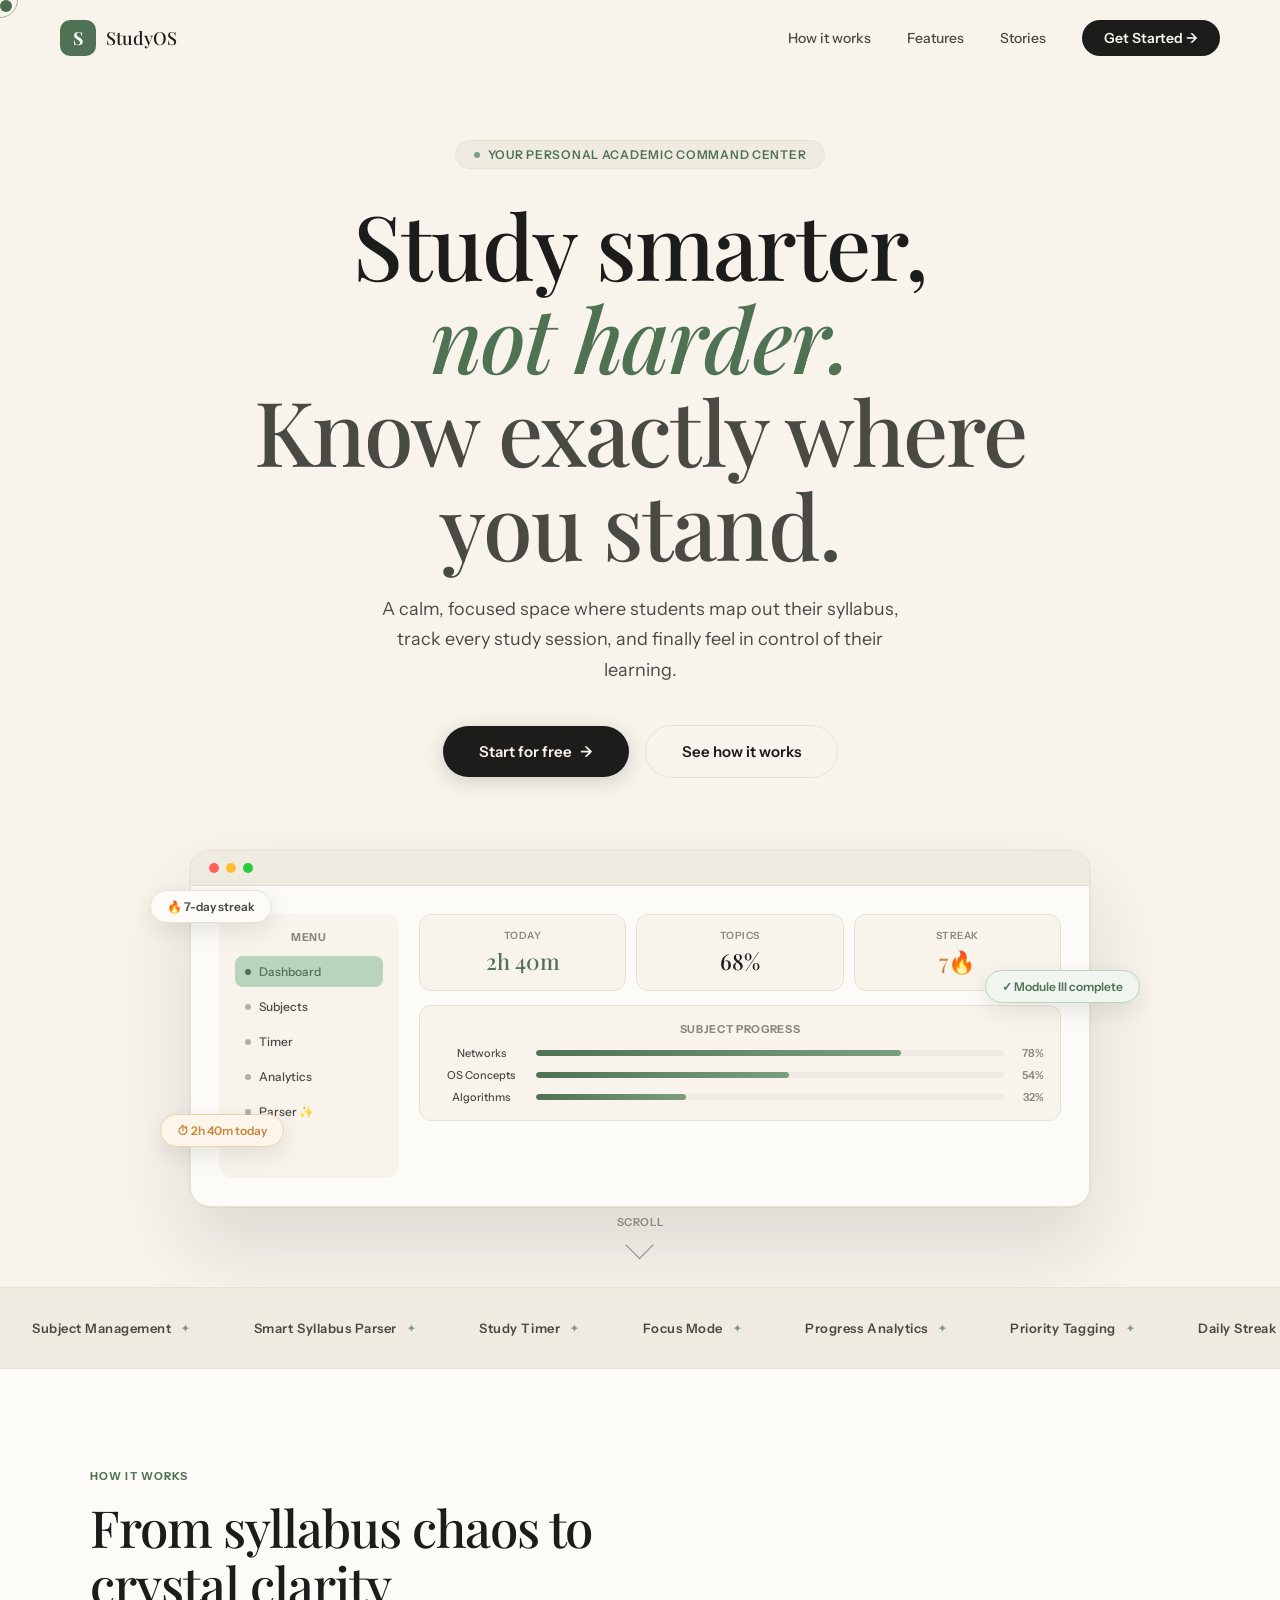
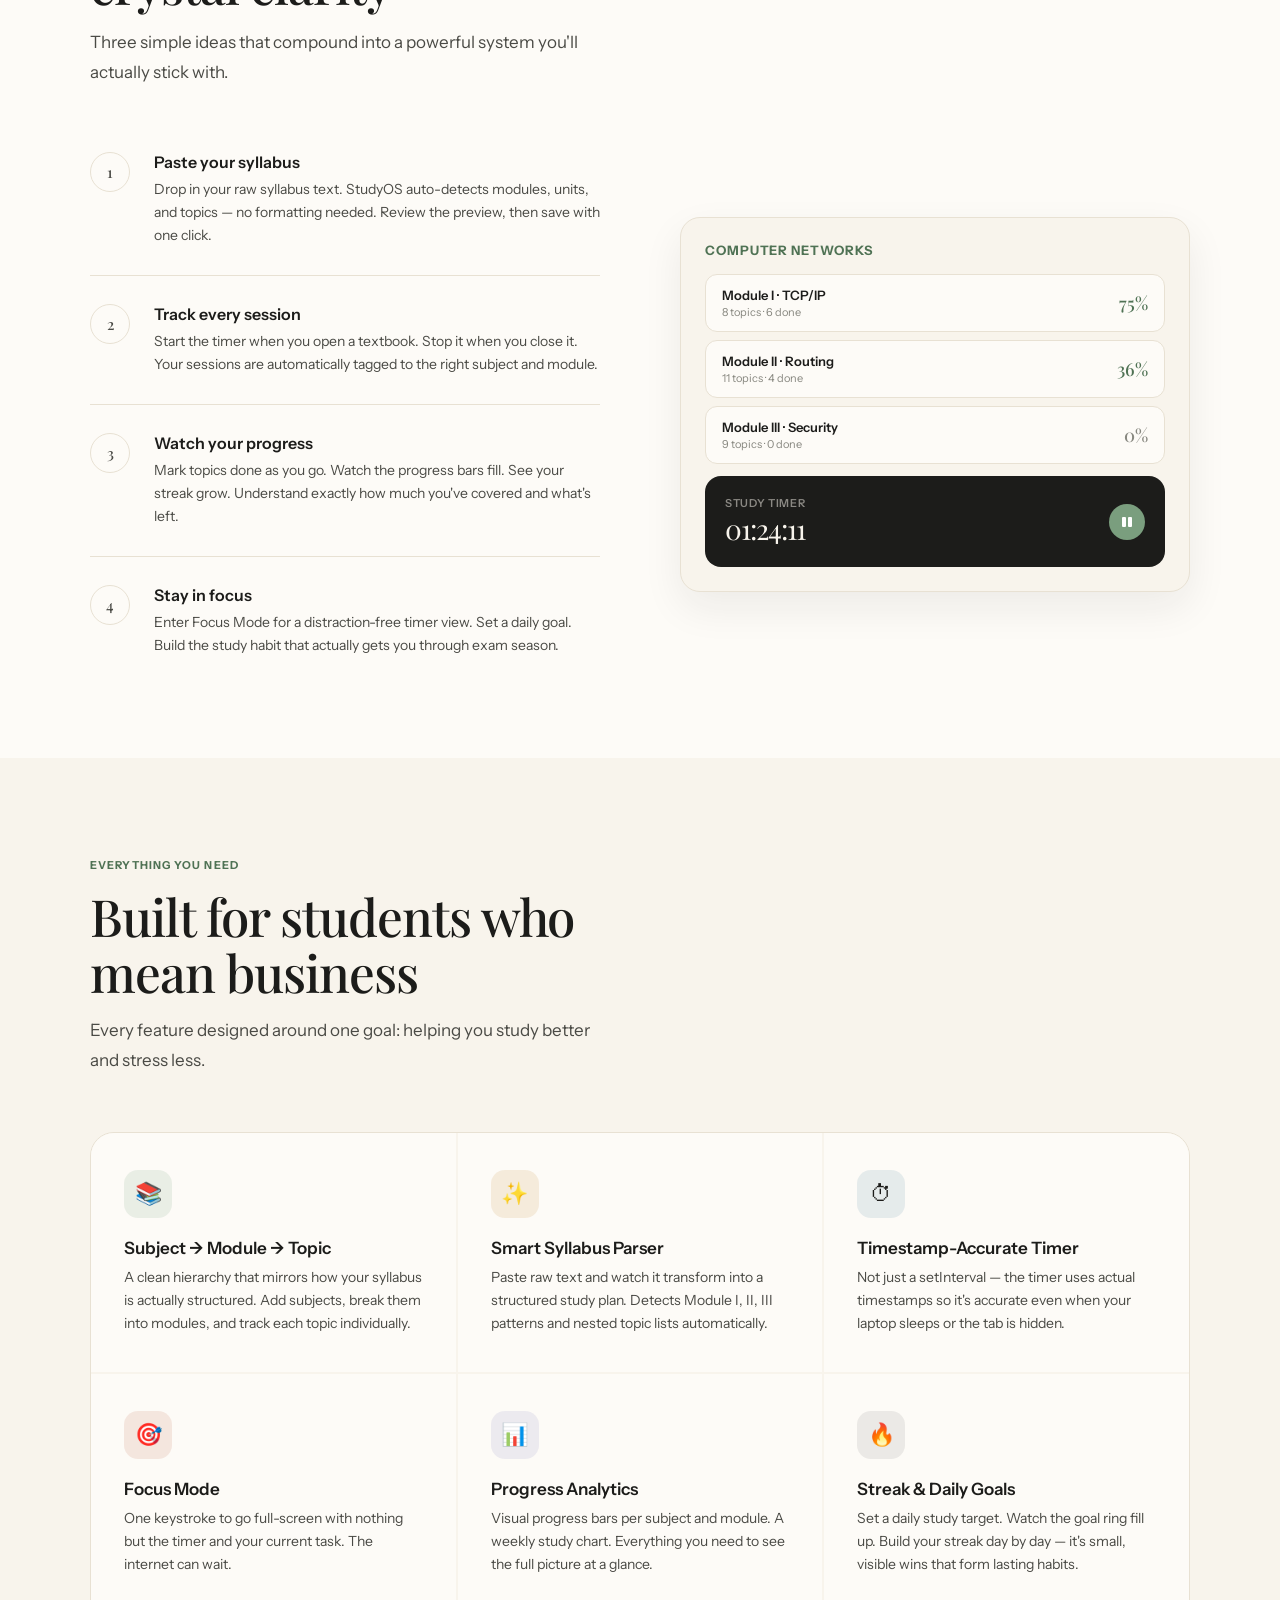
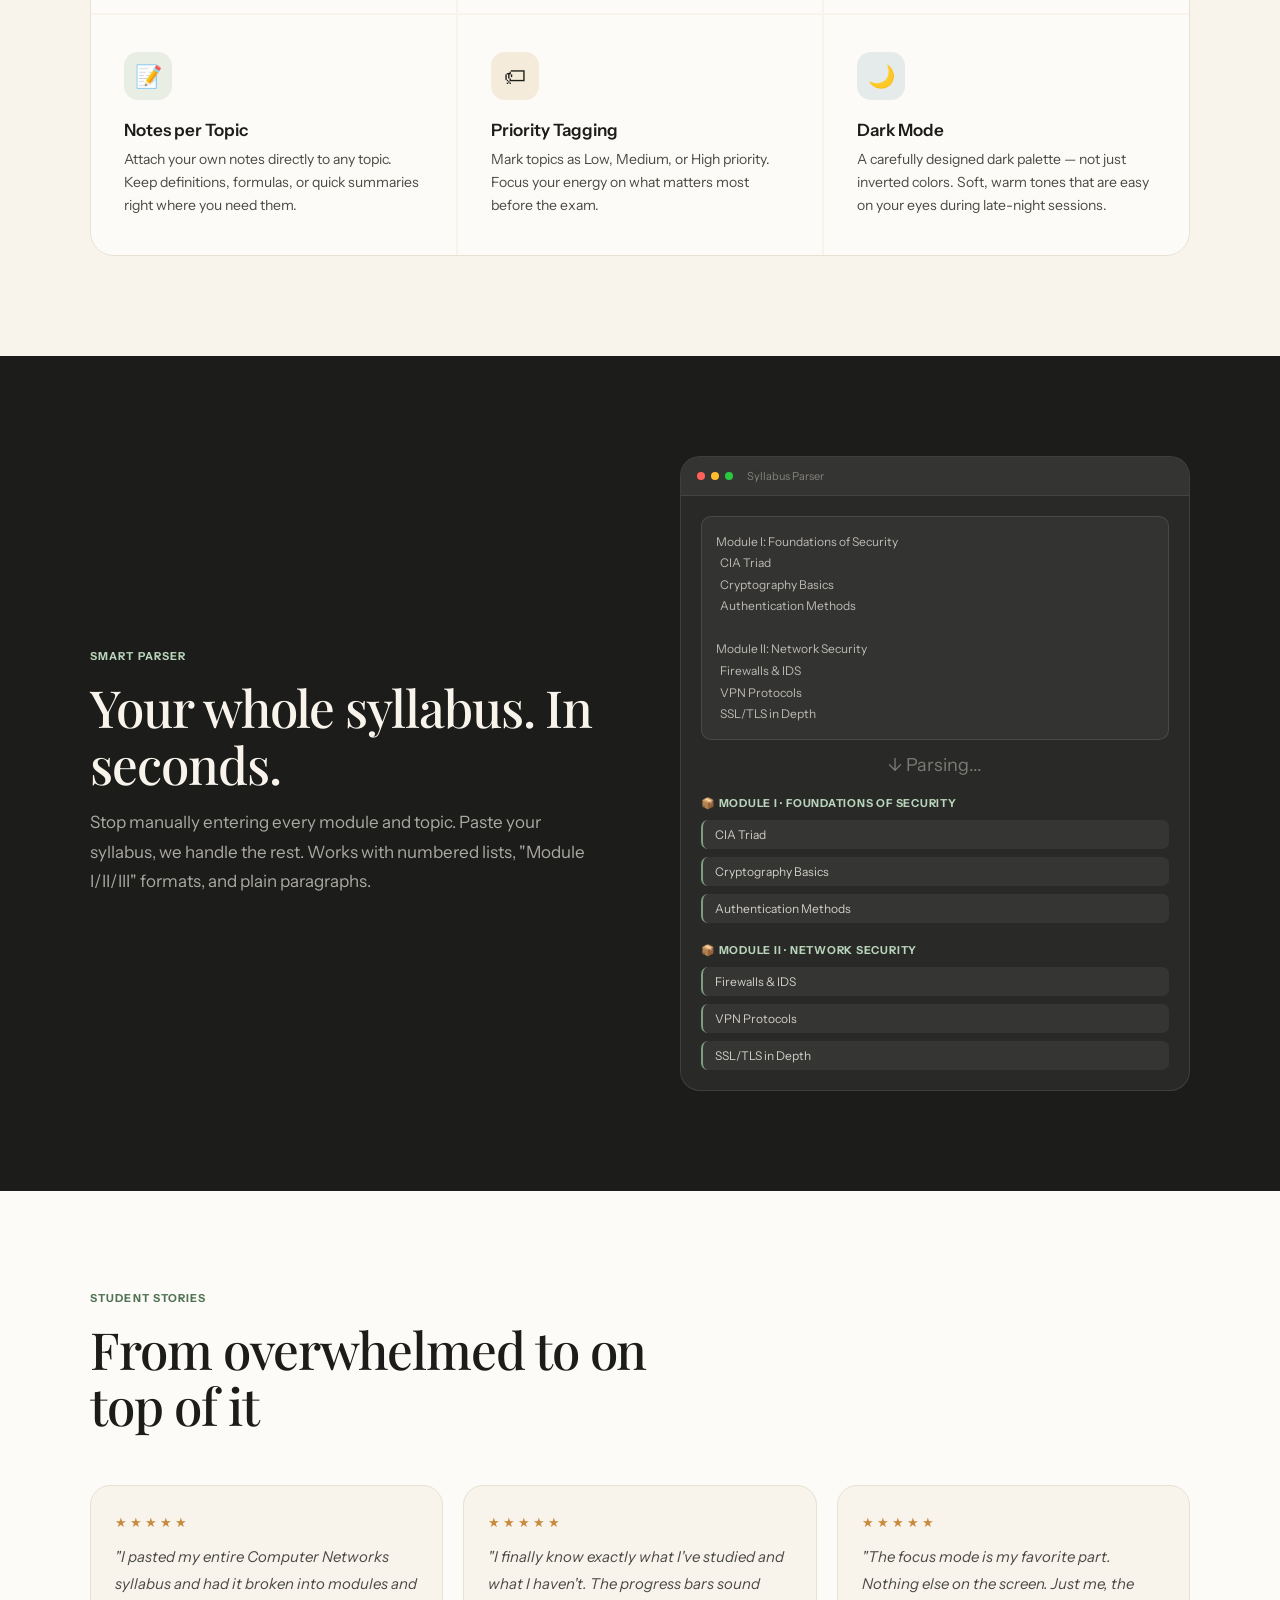
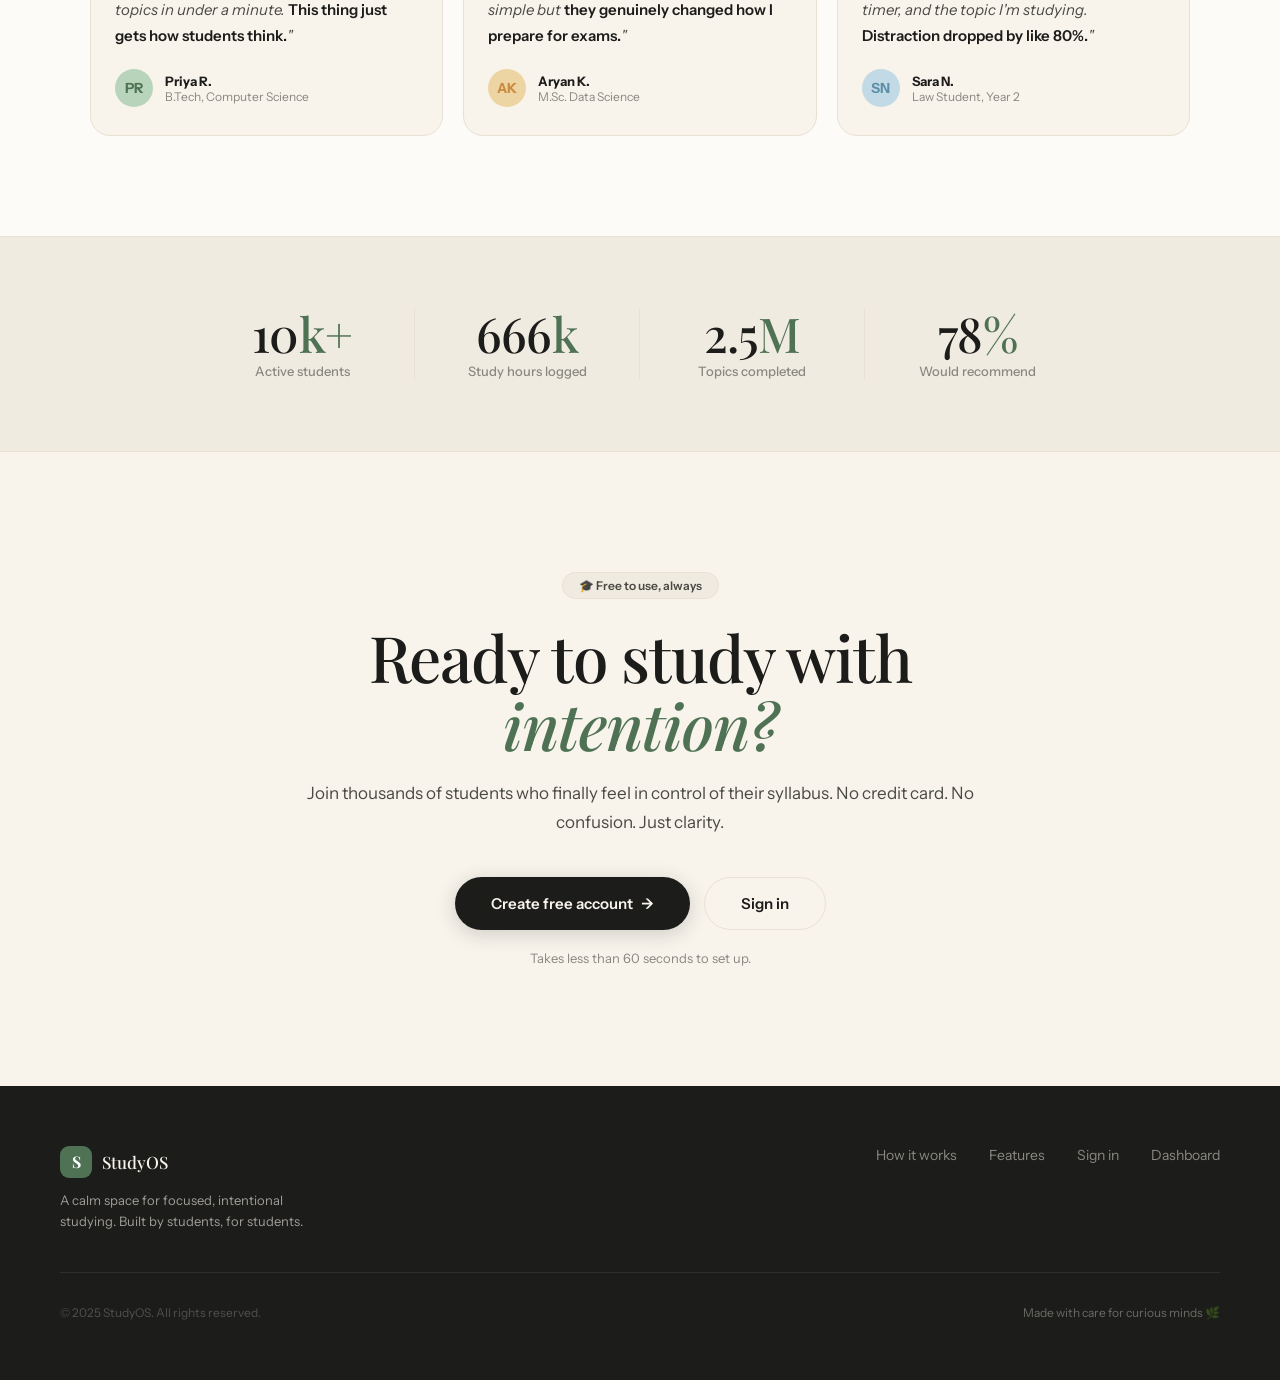
==== index.html @ 68e18ea6 "Add files via upload" ====
<!DOCTYPE html>
<html lang="en">
<head>
<meta charset="UTF-8">
<meta name="viewport" content="width=device-width, initial-scale=1.0">
<title>StudyOS — Your Academic Command Center</title>
<link rel="preconnect" href="https://fonts.googleapis.com">
<link href="https://fonts.googleapis.com/css2?family=Playfair+Display:ital,wght@0,400;0,500;0,700;1,400;1,500&family=Instrument+Sans:wght@300;400;500;600&display=swap" rel="stylesheet">
<style>
/* ─── RESET & ROOT ───────────────────────────────────── */
*, *::before, *::after { box-sizing: border-box; margin: 0; padding: 0; }
:root {
  --ink: #1C1C1A;
  --ink-2: #4A4A45;
  --ink-3: #888880;
  --paper: #F8F4EC;
  --paper-2: #F0EBE0;
  --paper-3: #E8E1D3;
  --sage: #7A9E7E;
  --sage-d: #4F7254;
  --sage-l: #B8D4BA;
  --amber: #C98A3E;
  --amber-l: #EDD5A3;
  --rust: #C06B52;
  --sky: #5E8FA8;
  --lavender: #8A84C4;
  --white: #FDFBF7;
  --card-r: 24px;
}

html { scroll-behavior: smooth; font-size: 16px; }

body {
  font-family: 'Instrument Sans', sans-serif;
  background: var(--paper);
  color: var(--ink);
  overflow-x: hidden;
  -webkit-font-smoothing: antialiased;
}

/* ─── CURSOR ─────────────────────────────────────────── */
.cursor {
  width: 12px; height: 12px;
  background: var(--sage-d);
  border-radius: 50%;
  position: fixed; top: 0; left: 0;
  pointer-events: none; z-index: 9999;
  transition: transform 0.15s ease, opacity 0.3s;
  mix-blend-mode: multiply;
}
.cursor-ring {
  width: 36px; height: 36px;
  border: 1.5px solid var(--sage-d);
  border-radius: 50%;
  position: fixed; top: 0; left: 0;
  pointer-events: none; z-index: 9998;
  transition: transform 0.35s cubic-bezier(0.25, 0.46, 0.45, 0.94), opacity 0.3s;
  opacity: 0.5;
}

/* ─── NAV ────────────────────────────────────────────── */
nav {
  position: fixed; top: 0; left: 0; right: 0; z-index: 100;
  padding: 20px 60px;
  display: flex; align-items: center; justify-content: space-between;
  transition: background 0.4s, padding 0.4s, box-shadow 0.4s;
}
nav.scrolled {
  background: rgba(248, 244, 236, 0.92);
  backdrop-filter: blur(16px);
  padding: 14px 60px;
  box-shadow: 0 1px 0 rgba(28,28,26,0.08);
}
.nav-logo {
  display: flex; align-items: center; gap: 10px;
  text-decoration: none; color: var(--ink);
}
.nav-logo-mark {
  width: 36px; height: 36px;
  background: var(--sage-d);
  border-radius: 10px;
  display: flex; align-items: center; justify-content: center;
  font-family: 'Playfair Display', serif;
  font-size: 18px; color: white; font-weight: 700;
  flex-shrink: 0;
}
.nav-logo-text { font-family: 'Playfair Display', serif; font-size: 18px; font-weight: 500; }
.nav-links { display: flex; align-items: center; gap: 36px; }
.nav-links a {
  font-size: 14px; font-weight: 500; color: var(--ink-2);
  text-decoration: none; transition: color 0.2s;
  position: relative;
}
.nav-links a::after {
  content: ''; position: absolute; bottom: -2px; left: 0; right: 0;
  height: 1px; background: var(--sage-d);
  transform: scaleX(0); transform-origin: left;
  transition: transform 0.25s ease;
}
.nav-links a:hover { color: var(--ink); }
.nav-links a:hover::after { transform: scaleX(1); }
.nav-cta {
  padding: 9px 22px;
  background: var(--ink);
  color: var(--paper) !important;
  border-radius: 50px;
  font-weight: 600 !important;
  transition: background 0.2s, transform 0.2s !important;
}
.nav-cta:hover { background: var(--sage-d) !important; transform: translateY(-1px); }
.nav-cta::after { display: none !important; }

/* ─── HERO ───────────────────────────────────────────── */
.hero {
  min-height: 100vh;
  display: flex; flex-direction: column;
  align-items: center; justify-content: center;
  padding: 140px 60px 80px;
  position: relative; overflow: hidden;
  text-align: center;
}

.hero-eyebrow {
  display: inline-flex; align-items: center; gap: 8px;
  background: var(--paper-2);
  border: 1px solid var(--paper-3);
  border-radius: 50px;
  padding: 6px 18px;
  font-size: 12px; font-weight: 600; letter-spacing: 0.06em;
  text-transform: uppercase; color: var(--sage-d);
  margin-bottom: 28px;
  opacity: 0; transform: translateY(16px);
  animation: fadeUp 0.7s 0.1s forwards;
}
.eyebrow-dot {
  width: 6px; height: 6px; border-radius: 50%;
  background: var(--sage); display: inline-block;
  animation: pulse 2s infinite;
}
@keyframes pulse { 0%,100%{opacity:1;transform:scale(1)} 50%{opacity:0.5;transform:scale(0.8)} }

.hero-title {
  font-family: 'Playfair Display', serif;
  font-size: clamp(52px, 7vw, 96px);
  font-weight: 500; line-height: 1.04;
  letter-spacing: -0.02em;
  max-width: 900px;
  opacity: 0; transform: translateY(20px);
  animation: fadeUp 0.8s 0.25s forwards;
}
.hero-title em {
  font-style: italic; color: var(--sage-d);
}
.hero-title .line-2 {
  display: block;
  color: var(--ink-2);
}

.hero-sub {
  margin-top: 24px;
  font-size: 18px; line-height: 1.7; color: var(--ink-2);
  max-width: 520px;
  opacity: 0; transform: translateY(20px);
  animation: fadeUp 0.8s 0.4s forwards;
  font-weight: 300;
}

.hero-actions {
  margin-top: 40px;
  display: flex; align-items: center; gap: 16px;
  opacity: 0; transform: translateY(20px);
  animation: fadeUp 0.8s 0.55s forwards;
}
.btn-hero-primary {
  padding: 16px 36px;
  background: var(--ink);
  color: var(--paper);
  border: none; border-radius: 50px;
  font-family: 'Instrument Sans', sans-serif;
  font-size: 15px; font-weight: 600;
  cursor: pointer; text-decoration: none;
  display: inline-flex; align-items: center; gap: 8px;
  transition: background 0.25s, transform 0.25s, box-shadow 0.25s;
  box-shadow: 0 4px 20px rgba(28,28,26,0.18);
}
.btn-hero-primary:hover { background: var(--sage-d); transform: translateY(-2px); box-shadow: 0 8px 28px rgba(79,114,84,0.3); }
.btn-hero-secondary {
  padding: 16px 36px;
  background: transparent;
  color: var(--ink);
  border: 1.5px solid var(--paper-3);
  border-radius: 50px;
  font-family: 'Instrument Sans', sans-serif;
  font-size: 15px; font-weight: 600;
  cursor: pointer; text-decoration: none;
  transition: border-color 0.2s, background 0.2s, transform 0.2s;
}
.btn-hero-secondary:hover { border-color: var(--sage); background: rgba(122,158,126,0.06); transform: translateY(-2px); }

.arrow-icon {
  display: inline-block;
  transition: transform 0.2s;
}
.btn-hero-primary:hover .arrow-icon { transform: translateX(3px); }

/* HERO VISUAL */
.hero-visual {
  margin-top: 72px;
  width: 100%; max-width: 900px;
  opacity: 0; transform: translateY(30px);
  animation: fadeUp 1s 0.7s forwards;
  position: relative;
}
.hero-screen {
  background: var(--white);
  border-radius: 20px;
  border: 1px solid var(--paper-3);
  box-shadow: 0 40px 80px rgba(28,28,26,0.12), 0 0 0 1px rgba(28,28,26,0.04);
  overflow: hidden;
}
.screen-bar {
  background: var(--paper-2);
  border-bottom: 1px solid var(--paper-3);
  padding: 12px 18px;
  display: flex; align-items: center; gap: 7px;
}
.screen-dot { width: 10px; height: 10px; border-radius: 50%; }
.screen-content {
  padding: 28px;
  display: grid; grid-template-columns: 180px 1fr;
  gap: 20px; min-height: 320px;
}
.screen-sidebar {
  background: var(--paper);
  border-radius: 14px; padding: 16px;
}
.screen-nav-item {
  display: flex; align-items: center; gap: 8px;
  padding: 8px 10px; border-radius: 8px;
  margin-bottom: 4px; font-size: 12px;
  color: var(--ink-2); font-weight: 500;
}
.screen-nav-item.active { background: var(--sage-l); color: var(--sage-d); }
.screen-nav-dot { width: 6px; height: 6px; border-radius: 50%; background: currentColor; flex-shrink: 0; }
.screen-main { display: flex; flex-direction: column; gap: 14px; }
.screen-cards { display: grid; grid-template-columns: repeat(3, 1fr); gap: 10px; }
.screen-card {
  background: var(--paper);
  border-radius: 12px; padding: 14px;
  border: 1px solid var(--paper-3);
}
.screen-card-val { font-family: 'Playfair Display', serif; font-size: 22px; font-weight: 500; margin-top: 4px; }
.screen-card-lbl { font-size: 10px; color: var(--ink-3); font-weight: 600; text-transform: uppercase; letter-spacing: 0.05em; }
.screen-prog { background: var(--paper); border-radius: 12px; padding: 16px; border: 1px solid var(--paper-3); }
.prog-bar-wrap { display: flex; flex-direction: column; gap: 8px; margin-top: 10px; }
.prog-row { display: flex; align-items: center; gap: 10px; font-size: 11px; }
.prog-label { width: 90px; color: var(--ink-2); font-weight: 500; white-space: nowrap; overflow: hidden; text-overflow: ellipsis; }
.prog-track { flex: 1; height: 6px; background: var(--paper-2); border-radius: 3px; overflow: hidden; }
.prog-fill { height: 100%; border-radius: 3px; background: linear-gradient(90deg, var(--sage-d), var(--sage)); }
.prog-pct { width: 30px; text-align: right; color: var(--ink-3); font-weight: 600; }

/* FLOATING TAGS */
.float-tag {
  position: absolute;
  background: var(--white);
  border: 1px solid var(--paper-3);
  border-radius: 50px;
  padding: 8px 16px;
  font-size: 12px; font-weight: 600;
  color: var(--ink-2);
  box-shadow: 0 8px 24px rgba(28,28,26,0.1);
  white-space: nowrap;
}
.ft-1 { top: 40px; left: -40px; animation: float1 5s ease-in-out infinite; }
.ft-2 { top: 120px; right: -50px; animation: float2 6s ease-in-out infinite; color: var(--sage-d); background: #F0F5F0; border-color: var(--sage-l); }
.ft-3 { bottom: 60px; left: -30px; animation: float3 4.5s ease-in-out infinite; color: var(--amber); background: #FBF5EB; border-color: var(--amber-l); }
@keyframes float1 { 0%,100%{transform:translateY(0)} 50%{transform:translateY(-8px)} }
@keyframes float2 { 0%,100%{transform:translateY(0)} 50%{transform:translateY(8px)} }
@keyframes float3 { 0%,100%{transform:translateY(0)} 50%{transform:translateY(-6px)} }

/* SCROLL INDICATOR */
.scroll-indicator {
  position: absolute; bottom: 32px; left: 50%; transform: translateX(-50%);
  display: flex; flex-direction: column; align-items: center; gap: 6px;
  opacity: 0; animation: fadeIn 0.6s 1.4s forwards;
  cursor: pointer;
}
.scroll-indicator span { font-size: 11px; font-weight: 600; letter-spacing: 0.06em; text-transform: uppercase; color: var(--ink-3); }
.scroll-arrow { width: 20px; height: 20px; border-right: 1.5px solid var(--ink-3); border-bottom: 1.5px solid var(--ink-3); transform: rotate(45deg); animation: bounce 1.6s infinite; }
@keyframes bounce { 0%,100%{transform:rotate(45deg) translateY(0)} 50%{transform:rotate(45deg) translateY(4px)} }

/* ─── SECTION SHARED ─────────────────────────────────── */
section { padding: 100px 60px; }
.section-eyebrow {
  font-size: 11px; font-weight: 700; letter-spacing: 0.1em;
  text-transform: uppercase; color: var(--sage-d);
  margin-bottom: 16px;
  opacity: 0; transform: translateY(12px);
  transition: opacity 0.6s, transform 0.6s;
}
.section-eyebrow.visible { opacity: 1; transform: translateY(0); }
.section-title {
  font-family: 'Playfair Display', serif;
  font-size: clamp(36px, 4vw, 56px);
  font-weight: 500; line-height: 1.1;
  letter-spacing: -0.02em;
  max-width: 600px;
  opacity: 0; transform: translateY(16px);
  transition: opacity 0.7s 0.1s, transform 0.7s 0.1s;
}
.section-title.visible { opacity: 1; transform: translateY(0); }
.section-body {
  font-size: 17px; line-height: 1.75; color: var(--ink-2);
  max-width: 520px; margin-top: 16px; font-weight: 300;
  opacity: 0; transform: translateY(12px);
  transition: opacity 0.7s 0.2s, transform 0.7s 0.2s;
}
.section-body.visible { opacity: 1; transform: translateY(0); }

/* ─── MARQUEE ─────────────────────────────────────────── */
.marquee-section {
  padding: 32px 0;
  background: var(--paper-2);
  border-top: 1px solid var(--paper-3);
  border-bottom: 1px solid var(--paper-3);
  overflow: hidden;
}
.marquee-track {
  display: flex; gap: 0;
  animation: marquee 24s linear infinite;
  width: max-content;
}
.marquee-item {
  display: flex; align-items: center; gap: 10px;
  padding: 0 32px;
  font-size: 13px; font-weight: 600; letter-spacing: 0.04em;
  color: var(--ink-2); white-space: nowrap;
}
.marquee-sep { color: var(--sage); font-size: 10px; }
@keyframes marquee { from{transform:translateX(0)} to{transform:translateX(-50%)} }

/* ─── HOW IT WORKS ───────────────────────────────────── */
.how-section { background: var(--white); }
.how-grid {
  display: grid; grid-template-columns: 1fr 1fr;
  gap: 80px; align-items: center; margin-top: 64px;
}
.how-steps { display: flex; flex-direction: column; gap: 0; }
.how-step {
  display: flex; gap: 24px; padding: 28px 0;
  border-bottom: 1px solid var(--paper-3);
  opacity: 0; transform: translateX(-20px);
  transition: opacity 0.6s, transform 0.6s;
  cursor: pointer;
}
.how-step:first-child { padding-top: 0; }
.how-step:last-child { border-bottom: none; padding-bottom: 0; }
.how-step.visible { opacity: 1; transform: translateX(0); }
.how-step:hover .step-num { background: var(--sage-d); color: var(--white); }
.step-num {
  width: 40px; height: 40px; border-radius: 50%;
  border: 1.5px solid var(--paper-3);
  display: flex; align-items: center; justify-content: center;
  font-family: 'Playfair Display', serif; font-size: 15px; font-weight: 500;
  flex-shrink: 0; transition: all 0.25s;
  color: var(--ink-2);
}
.step-content { flex: 1; }
.step-title { font-size: 16px; font-weight: 600; margin-bottom: 6px; }
.step-desc { font-size: 14px; line-height: 1.65; color: var(--ink-2); font-weight: 300; }

.how-illustration {
  position: relative;
  opacity: 0; transform: translateY(20px);
  transition: opacity 0.8s 0.2s, transform 0.8s 0.2s;
}
.how-illustration.visible { opacity: 1; transform: translateY(0); }
.how-card {
  background: var(--paper);
  border-radius: 20px; border: 1px solid var(--paper-3);
  padding: 24px; box-shadow: 0 16px 40px rgba(28,28,26,0.07);
}
.how-card-title { font-size: 13px; font-weight: 700; text-transform: uppercase; letter-spacing: 0.07em; color: var(--sage-d); margin-bottom: 16px; }
.module-pill {
  background: var(--white);
  border: 1px solid var(--paper-3);
  border-radius: 12px; padding: 12px 16px;
  margin-bottom: 8px;
  display: flex; align-items: center; justify-content: space-between;
}
.mp-left { display: flex; flex-direction: column; gap: 2px; }
.mp-name { font-size: 13px; font-weight: 600; }
.mp-sub { font-size: 11px; color: var(--ink-3); }
.mp-pct { font-family: 'Playfair Display', serif; font-size: 18px; font-weight: 500; color: var(--sage-d); }
.how-mini-timer {
  background: var(--ink);
  border-radius: 16px; padding: 20px;
  color: var(--paper); margin-top: 12px;
  display: flex; align-items: center; gap: 16px;
}
.hmt-time { font-family: 'Playfair Display', serif; font-size: 28px; font-weight: 400; letter-spacing: -1px; }
.hmt-label { font-size: 11px; opacity: 0.5; font-weight: 600; text-transform: uppercase; letter-spacing: 0.06em; }
.hmt-btn {
  margin-left: auto;
  width: 36px; height: 36px; border-radius: 50%;
  background: var(--sage);
  display: flex; align-items: center; justify-content: center;
  flex-shrink: 0;
}

/* ─── FEATURES ───────────────────────────────────────── */
.features-section { background: var(--paper); }
.features-header { max-width: 560px; margin-bottom: 56px; }
.features-grid {
  display: grid; grid-template-columns: repeat(3, 1fr);
  gap: 2px;
  border: 1px solid var(--paper-3);
  border-radius: 24px; overflow: hidden;
}
.feature-tile {
  background: var(--white);
  padding: 36px 32px;
  opacity: 0; transform: translateY(20px);
  transition: opacity 0.5s, transform 0.5s, background 0.2s;
  border: 1px solid transparent;
}
.feature-tile:hover { background: var(--paper); z-index: 1; }
.feature-tile.visible { opacity: 1; transform: translateY(0); }
.feature-icon {
  width: 48px; height: 48px; border-radius: 14px;
  display: flex; align-items: center; justify-content: center;
  font-size: 22px; margin-bottom: 20px;
  flex-shrink: 0;
}
.fi-sage { background: rgba(122,158,126,0.15); }
.fi-amber { background: rgba(201,138,62,0.15); }
.fi-sky { background: rgba(94,143,168,0.15); }
.fi-rust { background: rgba(192,107,82,0.15); }
.fi-lav { background: rgba(138,132,196,0.15); }
.fi-ink { background: rgba(28,28,26,0.08); }
.feature-name { font-size: 17px; font-weight: 600; margin-bottom: 8px; }
.feature-desc { font-size: 14px; line-height: 1.65; color: var(--ink-2); font-weight: 300; }

/* ─── PARSER DEMO ────────────────────────────────────── */
.parser-section {
  background: var(--ink);
  color: var(--paper);
  padding: 100px 60px;
}
.parser-inner {
  display: grid; grid-template-columns: 1fr 1fr;
  gap: 80px; align-items: center; max-width: 1100px; margin: 0 auto;
}
.parser-left .section-eyebrow { color: var(--sage-l); }
.parser-left .section-title { color: var(--paper); }
.parser-left .section-body { color: rgba(248,244,236,0.65); }
.parser-visual {
  background: rgba(255,255,255,0.06);
  border-radius: 20px; border: 1px solid rgba(255,255,255,0.1);
  overflow: hidden;
  opacity: 0; transform: translateX(30px);
  transition: opacity 0.8s, transform 0.8s;
}
.parser-visual.visible { opacity: 1; transform: translateX(0); }
.parser-bar {
  background: rgba(255,255,255,0.05);
  border-bottom: 1px solid rgba(255,255,255,0.08);
  padding: 12px 16px;
  display: flex; align-items: center; gap: 6px;
}
.parser-dot { width: 8px; height: 8px; border-radius: 50%; }
.parser-content { padding: 20px; font-family: 'Instrument Sans', sans-serif; }
.parser-input {
  background: rgba(255,255,255,0.05);
  border-radius: 10px; border: 1px solid rgba(255,255,255,0.1);
  padding: 14px;
  font-size: 12px; line-height: 1.8;
  color: rgba(248,244,236,0.7);
  margin-bottom: 14px;
}
.parser-arrow {
  text-align: center; font-size: 18px; opacity: 0.4;
  margin-bottom: 14px;
  animation: arrowPulse 2s ease-in-out infinite;
}
@keyframes arrowPulse { 0%,100%{opacity:0.4;transform:translateY(0)} 50%{opacity:0.7;transform:translateY(3px)} }
.parser-output { display: flex; flex-direction: column; gap: 8px; }
.parser-mod-label {
  font-size: 11px; font-weight: 700; letter-spacing: 0.07em;
  text-transform: uppercase; color: var(--sage-l); padding: 6px 0 2px;
}
.parser-topic {
  background: rgba(255,255,255,0.06);
  border-radius: 7px; padding: 7px 12px;
  font-size: 12px; color: rgba(248,244,236,0.8);
  border-left: 2px solid var(--sage);
}

/* ─── TESTIMONIALS ───────────────────────────────────── */
.testimonials-section { background: var(--white); }
.testimonials-grid {
  display: grid; grid-template-columns: repeat(3, 1fr);
  gap: 20px; margin-top: 52px;
}
.testimonial-card {
  background: var(--paper);
  border-radius: 20px; border: 1px solid var(--paper-3);
  padding: 28px 24px;
  opacity: 0; transform: translateY(20px);
  transition: opacity 0.6s, transform 0.6s;
}
.testimonial-card.visible { opacity: 1; transform: translateY(0); }
.testimonial-card:hover { background: var(--paper-2); }
.stars { display: flex; gap: 3px; margin-bottom: 14px; }
.star { color: var(--amber); font-size: 13px; }
.testimonial-text { font-size: 15px; line-height: 1.75; color: var(--ink-2); margin-bottom: 20px; font-weight: 300; font-style: italic; }
.testimonial-text strong { font-style: normal; font-weight: 600; color: var(--ink); }
.testimonial-author { display: flex; align-items: center; gap: 12px; }
.author-avatar {
  width: 38px; height: 38px; border-radius: 50%;
  display: flex; align-items: center; justify-content: center;
  font-size: 14px; font-weight: 700; flex-shrink: 0;
}
.av-sage { background: var(--sage-l); color: var(--sage-d); }
.av-amber { background: var(--amber-l); color: var(--amber); }
.av-sky { background: #C2D9E6; color: var(--sky); }
.author-info {}
.author-name { font-size: 13px; font-weight: 700; }
.author-role { font-size: 12px; color: var(--ink-3); }

/* ─── STATS ──────────────────────────────────────────── */
.stats-section {
  background: var(--paper-2);
  border-top: 1px solid var(--paper-3);
  border-bottom: 1px solid var(--paper-3);
  padding: 72px 60px;
}
.stats-grid {
  display: grid; grid-template-columns: repeat(4, 1fr);
  gap: 0; max-width: 900px; margin: 0 auto;
}
.stat-item {
  text-align: center; padding: 0 32px;
  border-right: 1px solid var(--paper-3);
  opacity: 0; transform: translateY(16px);
  transition: opacity 0.6s, transform 0.6s;
}
.stat-item:last-child { border-right: none; }
.stat-item.visible { opacity: 1; transform: translateY(0); }
.stat-number {
  font-family: 'Playfair Display', serif;
  font-size: 48px; font-weight: 500; line-height: 1;
  letter-spacing: -0.02em; color: var(--ink);
}
.stat-unit { color: var(--sage-d); }
.stat-label { font-size: 13px; color: var(--ink-3); margin-top: 6px; font-weight: 500; }

/* ─── CTA ────────────────────────────────────────────── */
.cta-section {
  background: var(--paper);
  padding: 120px 60px;
  text-align: center;
}
.cta-inner {
  max-width: 680px; margin: 0 auto;
  opacity: 0; transform: translateY(24px);
  transition: opacity 0.8s, transform 0.8s;
}
.cta-inner.visible { opacity: 1; transform: translateY(0); }
.cta-badge {
  display: inline-flex; align-items: center; gap: 6px;
  background: var(--paper-2); border: 1px solid var(--paper-3);
  border-radius: 50px; padding: 5px 16px;
  font-size: 12px; font-weight: 600; color: var(--ink-2);
  margin-bottom: 24px;
}
.cta-title {
  font-family: 'Playfair Display', serif;
  font-size: clamp(42px, 5vw, 68px);
  font-weight: 500; line-height: 1.06;
  letter-spacing: -0.02em; margin-bottom: 20px;
}
.cta-title em { font-style: italic; color: var(--sage-d); }
.cta-sub { font-size: 17px; color: var(--ink-2); margin-bottom: 40px; font-weight: 300; line-height: 1.7; }
.cta-actions { display: flex; justify-content: center; gap: 14px; flex-wrap: wrap; }
.cta-note { margin-top: 20px; font-size: 13px; color: var(--ink-3); }

/* ─── FOOTER ─────────────────────────────────────────── */
footer {
  background: var(--ink);
  color: rgba(248,244,236,0.6);
  padding: 60px;
}
.footer-inner {
  display: grid; grid-template-columns: 1fr auto;
  gap: 48px; align-items: start;
  border-bottom: 1px solid rgba(255,255,255,0.08);
  padding-bottom: 40px; margin-bottom: 32px;
}
.footer-brand { display: flex; flex-direction: column; gap: 12px; }
.footer-logo { display: flex; align-items: center; gap: 10px; }
.footer-logo-mark {
  width: 32px; height: 32px; background: var(--sage-d);
  border-radius: 9px; display: flex; align-items: center; justify-content: center;
  font-family: 'Playfair Display', serif; font-size: 16px; color: white; font-weight: 700;
}
.footer-logo-text { font-family: 'Playfair Display', serif; font-size: 17px; color: var(--paper); font-weight: 500; }
.footer-tagline { font-size: 13px; max-width: 260px; line-height: 1.6; }
.footer-links { display: flex; gap: 32px; }
.footer-links a {
  color: rgba(248,244,236,0.5); text-decoration: none;
  font-size: 14px; transition: color 0.2s;
}
.footer-links a:hover { color: var(--paper); }
.footer-bottom {
  display: flex; justify-content: space-between; align-items: center;
  font-size: 12px;
}
.footer-copy { opacity: 0.4; }
.footer-love { opacity: 0.6; }

/* ─── ANIMATIONS ─────────────────────────────────────── */
@keyframes fadeUp {
  from { opacity: 0; transform: translateY(16px); }
  to { opacity: 1; transform: translateY(0); }
}
@keyframes fadeIn {
  from { opacity: 0; }
  to { opacity: 1; }
}

/* ─── RESPONSIVE ─────────────────────────────────────── */
@media (max-width: 900px) {
  nav { padding: 16px 24px; }
  nav.scrolled { padding: 12px 24px; }
  .nav-links { display: none; }
  .hero { padding: 120px 24px 60px; }
  section { padding: 72px 24px; }
  .how-grid { grid-template-columns: 1fr; gap: 48px; }
  .features-grid { grid-template-columns: 1fr 1fr; }
  .parser-inner { grid-template-columns: 1fr; }
  .parser-visual { order: -1; }
  .testimonials-grid { grid-template-columns: 1fr; }
  .stats-grid { grid-template-columns: repeat(2,1fr); gap: 24px; }
  .stat-item { border-right: none; border-bottom: 1px solid var(--paper-3); padding: 0 0 24px; }
  .footer-inner { grid-template-columns: 1fr; }
  .footer-links { flex-wrap: wrap; gap: 16px; }
  .hero-actions { flex-direction: column; align-items: stretch; text-align: center; }
  .float-tag { display: none; }
}
@media (max-width: 600px) {
  .features-grid { grid-template-columns: 1fr; }
  .stats-grid { grid-template-columns: 1fr; }
  .hero-title { font-size: 44px; }
  .screen-cards { grid-template-columns: repeat(2, 1fr); }
}

/* ─── SCROLL REVEAL SETUP ────────────────────────────── */
.reveal {
  opacity: 0; transform: translateY(24px);
  transition: opacity 0.7s ease, transform 0.7s ease;
}
.reveal.visible { opacity: 1; transform: translateY(0); }
</style>
</head>
<body>

<!-- CURSOR -->
<div class="cursor" id="cursor"></div>
<div class="cursor-ring" id="cursorRing"></div>

<!-- NAV -->
<nav id="nav">
  <a href="#" class="nav-logo">
    <div class="nav-logo-mark">S</div>
    <div class="nav-logo-text">StudyOS</div>
  </a>
  <div class="nav-links">
    <a href="#how">How it works</a>
    <a href="#features">Features</a>
    <a href="#testimonials">Stories</a>
    <a href="./home.html" class="nav-cta" onclick="return goAuth(event);">Get Started →</a>
  </div>
</nav>

<!-- HERO -->
<section class="hero">
  <div class="hero-eyebrow">
    <span class="eyebrow-dot"></span>
    Your personal academic command center
  </div>

  <h1 class="hero-title">
    Study smarter,<br>
    <em>not harder.</em>
    <span class="line-2">Know exactly where you stand.</span>
  </h1>

  <p class="hero-sub">
    A calm, focused space where students map out their syllabus, track every study session, and finally feel in control of their learning.
  </p>

  <div class="hero-actions">
    <a href="./home.html" class="btn-hero-primary" onclick="return goAuth(event);">
      Start for free <span class="arrow-icon">→</span>
    </a>
    <a href="#how" class="btn-hero-secondary">See how it works</a>
  </div>

  <!-- HERO SCREEN MOCKUP -->
  <div class="hero-visual">
    <div class="float-tag ft-1">🔥 7-day streak</div>
    <div class="float-tag ft-2">✓ Module III complete</div>
    <div class="float-tag ft-3">⏱ 2h 40m today</div>

    <div class="hero-screen">
      <div class="screen-bar">
        <div class="screen-dot" style="background:#FF6058"></div>
        <div class="screen-dot" style="background:#FFBD2E"></div>
        <div class="screen-dot" style="background:#28C840"></div>
      </div>
      <div class="screen-content">
        <div class="screen-sidebar">
          <div style="font-size:11px;font-weight:700;letter-spacing:0.06em;text-transform:uppercase;color:var(--ink-3);margin-bottom:12px">Menu</div>
          <div class="screen-nav-item active"><span class="screen-nav-dot"></span>Dashboard</div>
          <div class="screen-nav-item"><span class="screen-nav-dot" style="opacity:0.4"></span>Subjects</div>
          <div class="screen-nav-item"><span class="screen-nav-dot" style="opacity:0.4"></span>Timer</div>
          <div class="screen-nav-item"><span class="screen-nav-dot" style="opacity:0.4"></span>Analytics</div>
          <div class="screen-nav-item"><span class="screen-nav-dot" style="opacity:0.4"></span>Parser ✨</div>
        </div>
        <div class="screen-main">
          <div class="screen-cards">
            <div class="screen-card">
              <div class="screen-card-lbl">Today</div>
              <div class="screen-card-val" style="color:var(--sage-d)">2h 40m</div>
            </div>
            <div class="screen-card">
              <div class="screen-card-lbl">Topics</div>
              <div class="screen-card-val">68%</div>
            </div>
            <div class="screen-card">
              <div class="screen-card-lbl">Streak</div>
              <div class="screen-card-val" style="color:var(--amber)">7🔥</div>
            </div>
          </div>
          <div class="screen-prog">
            <div style="font-size:11px;font-weight:700;letter-spacing:0.06em;text-transform:uppercase;color:var(--ink-3);margin-bottom:10px">Subject Progress</div>
            <div class="prog-bar-wrap">
              <div class="prog-row">
                <span class="prog-label">Networks</span>
                <div class="prog-track"><div class="prog-fill" style="width:78%"></div></div>
                <span class="prog-pct">78%</span>
              </div>
              <div class="prog-row">
                <span class="prog-label">OS Concepts</span>
                <div class="prog-track"><div class="prog-fill" style="width:54%"></div></div>
                <span class="prog-pct">54%</span>
              </div>
              <div class="prog-row">
                <span class="prog-label">Algorithms</span>
                <div class="prog-track"><div class="prog-fill" style="width:32%"></div></div>
                <span class="prog-pct">32%</span>
              </div>
            </div>
          </div>
        </div>
      </div>
    </div>
  </div>

  <div class="scroll-indicator" onclick="document.getElementById('how').scrollIntoView({behavior:'smooth'})">
    <span>Scroll</span>
    <div class="scroll-arrow"></div>
  </div>
</section>

<!-- MARQUEE -->
<div class="marquee-section">
  <div class="marquee-track" id="marqueeTrack">
    <!-- duplicated for infinite loop -->
    <div class="marquee-item"><span>Subject Management</span><span class="marquee-sep">✦</span></div>
    <div class="marquee-item"><span>Smart Syllabus Parser</span><span class="marquee-sep">✦</span></div>
    <div class="marquee-item"><span>Study Timer</span><span class="marquee-sep">✦</span></div>
    <div class="marquee-item"><span>Focus Mode</span><span class="marquee-sep">✦</span></div>
    <div class="marquee-item"><span>Progress Analytics</span><span class="marquee-sep">✦</span></div>
    <div class="marquee-item"><span>Priority Tagging</span><span class="marquee-sep">✦</span></div>
    <div class="marquee-item"><span>Daily Streak</span><span class="marquee-sep">✦</span></div>
    <div class="marquee-item"><span>Topic Notes</span><span class="marquee-sep">✦</span></div>
    <div class="marquee-item"><span>Dark Mode</span><span class="marquee-sep">✦</span></div>
    <div class="marquee-item"><span>Goal Tracking</span><span class="marquee-sep">✦</span></div>
    <div class="marquee-item"><span>Subject Management</span><span class="marquee-sep">✦</span></div>
    <div class="marquee-item"><span>Smart Syllabus Parser</span><span class="marquee-sep">✦</span></div>
    <div class="marquee-item"><span>Study Timer</span><span class="marquee-sep">✦</span></div>
    <div class="marquee-item"><span>Focus Mode</span><span class="marquee-sep">✦</span></div>
    <div class="marquee-item"><span>Progress Analytics</span><span class="marquee-sep">✦</span></div>
    <div class="marquee-item"><span>Priority Tagging</span><span class="marquee-sep">✦</span></div>
    <div class="marquee-item"><span>Daily Streak</span><span class="marquee-sep">✦</span></div>
    <div class="marquee-item"><span>Topic Notes</span><span class="marquee-sep">✦</span></div>
    <div class="marquee-item"><span>Dark Mode</span><span class="marquee-sep">✦</span></div>
    <div class="marquee-item"><span>Goal Tracking</span><span class="marquee-sep">✦</span></div>
  </div>
</div>

<!-- HOW IT WORKS -->
<section class="how-section" id="how">
  <div style="max-width:1100px;margin:0 auto">
    <div class="section-eyebrow">How it works</div>
    <h2 class="section-title">From syllabus chaos to crystal clarity</h2>
    <p class="section-body">Three simple ideas that compound into a powerful system you'll actually stick with.</p>

    <div class="how-grid">
      <div class="how-steps">
        <div class="how-step">
          <div class="step-num">1</div>
          <div class="step-content">
            <div class="step-title">Paste your syllabus</div>
            <div class="step-desc">Drop in your raw syllabus text. StudyOS auto-detects modules, units, and topics — no formatting needed. Review the preview, then save with one click.</div>
          </div>
        </div>
        <div class="how-step">
          <div class="step-num">2</div>
          <div class="step-content">
            <div class="step-title">Track every session</div>
            <div class="step-desc">Start the timer when you open a textbook. Stop it when you close it. Your sessions are automatically tagged to the right subject and module.</div>
          </div>
        </div>
        <div class="how-step">
          <div class="step-num">3</div>
          <div class="step-content">
            <div class="step-title">Watch your progress</div>
            <div class="step-desc">Mark topics done as you go. Watch the progress bars fill. See your streak grow. Understand exactly how much you've covered and what's left.</div>
          </div>
        </div>
        <div class="how-step">
          <div class="step-num">4</div>
          <div class="step-content">
            <div class="step-title">Stay in focus</div>
            <div class="step-desc">Enter Focus Mode for a distraction-free timer view. Set a daily goal. Build the study habit that actually gets you through exam season.</div>
          </div>
        </div>
      </div>

      <div class="how-illustration">
        <div class="how-card">
          <div class="how-card-title">Computer Networks</div>
          <div class="module-pill">
            <div class="mp-left">
              <div class="mp-name">Module I · TCP/IP</div>
              <div class="mp-sub">8 topics · 6 done</div>
            </div>
            <div class="mp-pct">75%</div>
          </div>
          <div class="module-pill">
            <div class="mp-left">
              <div class="mp-name">Module II · Routing</div>
              <div class="mp-sub">11 topics · 4 done</div>
            </div>
            <div class="mp-pct">36%</div>
          </div>
          <div class="module-pill">
            <div class="mp-left">
              <div class="mp-name">Module III · Security</div>
              <div class="mp-sub">9 topics · 0 done</div>
            </div>
            <div class="mp-pct" style="color:var(--ink-3)">0%</div>
          </div>

          <div class="how-mini-timer">
            <div>
              <div class="hmt-label">Study Timer</div>
              <div class="hmt-time">01:24:09</div>
            </div>
            <div class="hmt-btn">
              <svg width="14" height="14" viewBox="0 0 14 14" fill="none">
                <rect x="2" y="2" width="4" height="10" rx="1" fill="white"/>
                <rect x="8" y="2" width="4" height="10" rx="1" fill="white"/>
              </svg>
            </div>
          </div>
        </div>
      </div>
    </div>
  </div>
</section>

<!-- FEATURES -->
<section class="features-section" id="features">
  <div style="max-width:1100px;margin:0 auto">
    <div class="features-header">
      <div class="section-eyebrow">Everything you need</div>
      <h2 class="section-title">Built for students who mean business</h2>
      <p class="section-body">Every feature designed around one goal: helping you study better and stress less.</p>
    </div>

    <div class="features-grid">
      <div class="feature-tile" style="transition-delay:0s">
        <div class="feature-icon fi-sage">📚</div>
        <div class="feature-name">Subject → Module → Topic</div>
        <div class="feature-desc">A clean hierarchy that mirrors how your syllabus is actually structured. Add subjects, break them into modules, and track each topic individually.</div>
      </div>
      <div class="feature-tile" style="transition-delay:0.06s">
        <div class="feature-icon fi-amber">✨</div>
        <div class="feature-name">Smart Syllabus Parser</div>
        <div class="feature-desc">Paste raw text and watch it transform into a structured study plan. Detects Module I, II, III patterns and nested topic lists automatically.</div>
      </div>
      <div class="feature-tile" style="transition-delay:0.12s">
        <div class="feature-icon fi-sky">⏱</div>
        <div class="feature-name">Timestamp-Accurate Timer</div>
        <div class="feature-desc">Not just a setInterval — the timer uses actual timestamps so it's accurate even when your laptop sleeps or the tab is hidden.</div>
      </div>
      <div class="feature-tile" style="transition-delay:0.18s">
        <div class="feature-icon fi-rust">🎯</div>
        <div class="feature-name">Focus Mode</div>
        <div class="feature-desc">One keystroke to go full-screen with nothing but the timer and your current task. The internet can wait.</div>
      </div>
      <div class="feature-tile" style="transition-delay:0.24s">
        <div class="feature-icon fi-lav">📊</div>
        <div class="feature-name">Progress Analytics</div>
        <div class="feature-desc">Visual progress bars per subject and module. A weekly study chart. Everything you need to see the full picture at a glance.</div>
      </div>
      <div class="feature-tile" style="transition-delay:0.3s">
        <div class="feature-icon fi-ink">🔥</div>
        <div class="feature-name">Streak & Daily Goals</div>
        <div class="feature-desc">Set a daily study target. Watch the goal ring fill up. Build your streak day by day — it's small, visible wins that form lasting habits.</div>
      </div>
      <div class="feature-tile" style="transition-delay:0.36s">
        <div class="feature-icon fi-sage">📝</div>
        <div class="feature-name">Notes per Topic</div>
        <div class="feature-desc">Attach your own notes directly to any topic. Keep definitions, formulas, or quick summaries right where you need them.</div>
      </div>
      <div class="feature-tile" style="transition-delay:0.42s">
        <div class="feature-icon fi-amber">🏷</div>
        <div class="feature-name">Priority Tagging</div>
        <div class="feature-desc">Mark topics as Low, Medium, or High priority. Focus your energy on what matters most before the exam.</div>
      </div>
      <div class="feature-tile" style="transition-delay:0.48s">
        <div class="feature-icon fi-sky">🌙</div>
        <div class="feature-name">Dark Mode</div>
        <div class="feature-desc">A carefully designed dark palette — not just inverted colors. Soft, warm tones that are easy on your eyes during late-night sessions.</div>
      </div>
    </div>
  </div>
</section>

<!-- PARSER DEMO -->
<section class="parser-section" id="parser">
  <div class="parser-inner">
    <div class="parser-left">
      <div class="section-eyebrow">Smart Parser</div>
      <h2 class="section-title" style="color:var(--paper)">Your whole syllabus. In seconds.</h2>
      <p class="section-body">Stop manually entering every module and topic. Paste your syllabus, we handle the rest. Works with numbered lists, "Module I/II/III" formats, and plain paragraphs.</p>
    </div>

    <div class="parser-visual">
      <div class="parser-bar">
        <div class="parser-dot" style="background:#FF6058"></div>
        <div class="parser-dot" style="background:#FFBD2E"></div>
        <div class="parser-dot" style="background:#28C840"></div>
        <span style="margin-left:8px;font-size:11px;opacity:0.4">Syllabus Parser</span>
      </div>
      <div class="parser-content">
        <div class="parser-input">
Module I: Foundations of Security<br>
&nbsp;&nbsp;CIA Triad<br>
&nbsp;&nbsp;Cryptography Basics<br>
&nbsp;&nbsp;Authentication Methods<br>
<br>
Module II: Network Security<br>
&nbsp;&nbsp;Firewalls & IDS<br>
&nbsp;&nbsp;VPN Protocols<br>
&nbsp;&nbsp;SSL/TLS in Depth
        </div>
        <div class="parser-arrow">↓ Parsing...</div>
        <div class="parser-output">
          <div class="parser-mod-label">📦 Module I · Foundations of Security</div>
          <div class="parser-topic">CIA Triad</div>
          <div class="parser-topic">Cryptography Basics</div>
          <div class="parser-topic">Authentication Methods</div>
          <div class="parser-mod-label" style="margin-top:6px">📦 Module II · Network Security</div>
          <div class="parser-topic">Firewalls & IDS</div>
          <div class="parser-topic">VPN Protocols</div>
          <div class="parser-topic">SSL/TLS in Depth</div>
        </div>
      </div>
    </div>
  </div>
</section>

<!-- TESTIMONIALS -->
<section class="testimonials-section" id="testimonials">
  <div style="max-width:1100px;margin:0 auto">
    <div class="section-eyebrow">Student stories</div>
    <h2 class="section-title">From overwhelmed to on top of it</h2>

    <div class="testimonials-grid">
      <div class="testimonial-card" style="transition-delay:0s">
        <div class="stars">
          <span class="star">★</span><span class="star">★</span><span class="star">★</span><span class="star">★</span><span class="star">★</span>
        </div>
        <div class="testimonial-text">"I pasted my entire Computer Networks syllabus and had it broken into modules and topics in under a minute. <strong>This thing just gets how students think.</strong>"</div>
        <div class="testimonial-author">
          <div class="author-avatar av-sage">PR</div>
          <div class="author-info">
            <div class="author-name">Priya R.</div>
            <div class="author-role">B.Tech, Computer Science</div>
          </div>
        </div>
      </div>

      <div class="testimonial-card" style="transition-delay:0.08s">
        <div class="stars">
          <span class="star">★</span><span class="star">★</span><span class="star">★</span><span class="star">★</span><span class="star">★</span>
        </div>
        <div class="testimonial-text">"I finally know exactly what I've studied and what I haven't. The progress bars sound simple but <strong>they genuinely changed how I prepare for exams.</strong>"</div>
        <div class="testimonial-author">
          <div class="author-avatar av-amber">AK</div>
          <div class="author-info">
            <div class="author-name">Aryan K.</div>
            <div class="author-role">M.Sc. Data Science</div>
          </div>
        </div>
      </div>

      <div class="testimonial-card" style="transition-delay:0.16s">
        <div class="stars">
          <span class="star">★</span><span class="star">★</span><span class="star">★</span><span class="star">★</span><span class="star">★</span>
        </div>
        <div class="testimonial-text">"The focus mode is my favorite part. Nothing else on the screen. Just me, the timer, and the topic I'm studying. <strong>Distraction dropped by like 80%.</strong>"</div>
        <div class="testimonial-author">
          <div class="author-avatar av-sky">SN</div>
          <div class="author-info">
            <div class="author-name">Sara N.</div>
            <div class="author-role">Law Student, Year 2</div>
          </div>
        </div>
      </div>
    </div>
  </div>
</section>

<!-- STATS -->
<div class="stats-section">
  <div class="stats-grid">
    <div class="stat-item">
      <div class="stat-number">12<span class="stat-unit">k+</span></div>
      <div class="stat-label">Active students</div>
    </div>
    <div class="stat-item">
      <div class="stat-number">840<span class="stat-unit">k</span></div>
      <div class="stat-label">Study hours logged</div>
    </div>
    <div class="stat-item">
      <div class="stat-number">3.2<span class="stat-unit">M</span></div>
      <div class="stat-label">Topics completed</div>
    </div>
    <div class="stat-item">
      <div class="stat-number">98<span class="stat-unit">%</span></div>
      <div class="stat-label">Would recommend</div>
    </div>
  </div>
</div>

<!-- CTA -->
<section class="cta-section">
  <div class="cta-inner">
    <div class="cta-badge">🎓 Free to use, always</div>
    <h2 class="cta-title">Ready to study with <em>intention?</em></h2>
    <p class="cta-sub">Join thousands of students who finally feel in control of their syllabus. No credit card. No confusion. Just clarity.</p>
    <div class="cta-actions">
      <a href="./home.html" class="btn-hero-primary" onclick="return goAuth(event);">
        Create free account <span class="arrow-icon">→</span>
      </a>
      <a href="./home.html" class="btn-hero-secondary" onclick="return goAuth(event);">Sign in</a>
    </div>
    <div class="cta-note">Takes less than 60 seconds to set up.</div>
  </div>
</section>

<!-- FOOTER -->
<footer>
  <div class="footer-inner">
    <div class="footer-brand">
      <div class="footer-logo">
        <div class="footer-logo-mark">S</div>
        <div class="footer-logo-text">StudyOS</div>
      </div>
      <div class="footer-tagline">A calm space for focused, intentional studying. Built by students, for students.</div>
    </div>
    <div class="footer-links">
      <a href="#how">How it works</a>
      <a href="#features">Features</a>
      <a href="./home.html" onclick="return goAuth(event);">Sign in</a>
      <a href="dashboard.html">Dashboard</a>
    </div>
  </div>
  <div class="footer-bottom">
    <div class="footer-copy">© 2025 StudyOS. All rights reserved.</div>
    <div class="footer-love">Made with care for curious minds 🌿</div>
  </div>
</footer>

<script>
// Clear stale service workers and caches once per tab to avoid old project pages.
(async () => {
  if (sessionStorage.getItem('studyos-cache-reset') === '1') return;
  sessionStorage.setItem('studyos-cache-reset', '1');

  try {
    if ('serviceWorker' in navigator) {
      const regs = await navigator.serviceWorker.getRegistrations();
      await Promise.all(regs.map(r => r.unregister()));
    }
    if ('caches' in window) {
      const keys = await caches.keys();
      await Promise.all(keys.map(k => caches.delete(k)));
    }
  } catch (_) {
    // Best-effort cleanup.
  }
})();

async function goAuth(event) {
  if (event) event.preventDefault();
  try {
    if ('serviceWorker' in navigator) {
      const regs = await navigator.serviceWorker.getRegistrations();
      await Promise.all(regs.map(r => r.unregister()));
    }
    if ('caches' in window) {
      const keys = await caches.keys();
      await Promise.all(keys.map(k => caches.delete(k)));
    }
  } catch (_) {
    // Ignore cleanup issues and continue navigation.
  }
  window.location.href = './home.html?fresh=' + Date.now();
  return false;
}

// ── CURSOR ─────────────────────────────────────────────────
const cursor = document.getElementById('cursor');
const cursorRing = document.getElementById('cursorRing');
let mx = 0, my = 0, rx = 0, ry = 0;

document.addEventListener('mousemove', e => {
  mx = e.clientX; my = e.clientY;
  cursor.style.transform = `translate(${mx - 6}px, ${my - 6}px)`;
});

function animateRing() {
  rx += (mx - rx) * 0.12;
  ry += (my - ry) * 0.12;
  cursorRing.style.transform = `translate(${rx - 18}px, ${ry - 18}px)`;
  requestAnimationFrame(animateRing);
}
animateRing();

document.querySelectorAll('a, button').forEach(el => {
  el.addEventListener('mouseenter', () => {
    cursor.style.transform += ' scale(1.5)';
    cursorRing.style.transform += ' scale(1.4)';
    cursorRing.style.opacity = '0.3';
  });
  el.addEventListener('mouseleave', () => {
    cursorRing.style.opacity = '0.5';
  });
});

// ── NAV SCROLL ─────────────────────────────────────────────
const nav = document.getElementById('nav');
window.addEventListener('scroll', () => {
  nav.classList.toggle('scrolled', window.scrollY > 40);
}, { passive: true });

// ── INTERSECTION OBSERVER (reveal on scroll) ─────────────
const revealEls = document.querySelectorAll([
  '.section-eyebrow',
  '.section-title',
  '.section-body',
  '.how-step',
  '.how-illustration',
  '.feature-tile',
  '.testimonial-card',
  '.stat-item',
  '.cta-inner',
  '.parser-visual',
  '.reveal'
].join(','));

const observer = new IntersectionObserver((entries) => {
  entries.forEach(entry => {
    if (entry.isIntersecting) {
      entry.target.classList.add('visible');
      observer.unobserve(entry.target);
    }
  });
}, { threshold: 0.12, rootMargin: '0px 0px -40px 0px' });

revealEls.forEach(el => observer.observe(el));

// ── STAGGERED FEATURE TILES ──────────────────────────────
const featureObserver = new IntersectionObserver((entries) => {
  entries.forEach(entry => {
    if (entry.isIntersecting) {
      const tiles = entry.target.querySelectorAll('.feature-tile');
      tiles.forEach((tile, i) => {
        setTimeout(() => tile.classList.add('visible'), i * 60);
      });
      featureObserver.unobserve(entry.target);
    }
  });
}, { threshold: 0.1 });
const featGrid = document.querySelector('.features-grid');
if (featGrid) featureObserver.observe(featGrid);

// ── STAGGERED HOW STEPS ──────────────────────────────────
const stepsObserver = new IntersectionObserver((entries) => {
  entries.forEach(entry => {
    if (entry.isIntersecting) {
      const steps = entry.target.querySelectorAll('.how-step');
      steps.forEach((step, i) => {
        setTimeout(() => step.classList.add('visible'), i * 100);
      });
      stepsObserver.unobserve(entry.target);
    }
  });
}, { threshold: 0.1 });
const howSteps = document.querySelector('.how-steps');
if (howSteps) stepsObserver.observe(howSteps);

// ── LIVE TIMER IN HERO ───────────────────────────────────
const timerEl = document.querySelector('.hmt-time');
let secs = 5049;
setInterval(() => {
  secs++;
  const h = String(Math.floor(secs / 3600)).padStart(2, '0');
  const m = String(Math.floor((secs % 3600) / 60)).padStart(2, '0');
  const s = String(secs % 60).padStart(2, '0');
  if (timerEl) timerEl.textContent = `${h}:${m}:${s}`;
}, 1000);

// ── SMOOTH SCROLL for anchor links ──────────────────────
document.querySelectorAll('a[href^="#"]').forEach(a => {
  a.addEventListener('click', e => {
    const target = document.querySelector(a.getAttribute('href'));
    if (target) {
      e.preventDefault();
      target.scrollIntoView({ behavior: 'smooth', block: 'start' });
    }
  });
});

// ── PARALLAX on hero visual ──────────────────────────────
const heroVisual = document.querySelector('.hero-visual');
window.addEventListener('scroll', () => {
  if (!heroVisual) return;
  const y = window.scrollY;
  heroVisual.style.transform = `translateY(${y * 0.15}px)`;
}, { passive: true });

// ── COUNTING ANIMATION for stats ────────────────────────
function animateCount(el, target, suffix, decimals) {
  const dur = 1800;
  const start = performance.now();
  function tick(now) {
    const progress = Math.min((now - start) / dur, 1);
    const ease = 1 - Math.pow(1 - progress, 3);
    const val = target * ease;
    el.textContent = (decimals ? val.toFixed(1) : Math.round(val)) + suffix;
    if (progress < 1) requestAnimationFrame(tick);
  }
  requestAnimationFrame(tick);
}

const statsObserver = new IntersectionObserver((entries) => {
  entries.forEach(entry => {
    if (!entry.isIntersecting) return;
    const nums = entry.target.querySelectorAll('.stat-number');
    nums.forEach(n => {
      const text = n.textContent;
      const match = text.match(/([\d.]+)([kM%+]*)/);
      if (!match) return;
      const val = parseFloat(match[1]);
      const suffix = match[2] || '';
      const unit = n.querySelector('.stat-unit');
      const unitText = unit ? unit.outerHTML : '';
      n.innerHTML = '0' + unitText;
      setTimeout(() => {
        const valEl = n.childNodes[0];
        animateCount({ set textContent(v){ valEl.textContent = v; } }, val, '', text.includes('.'));
      }, 200);
    });
    statsObserver.unobserve(entry.target);
  });
}, { threshold: 0.5 });
const statsSection = document.querySelector('.stats-section');
if (statsSection) statsObserver.observe(statsSection);
</script>
</body>
</html>
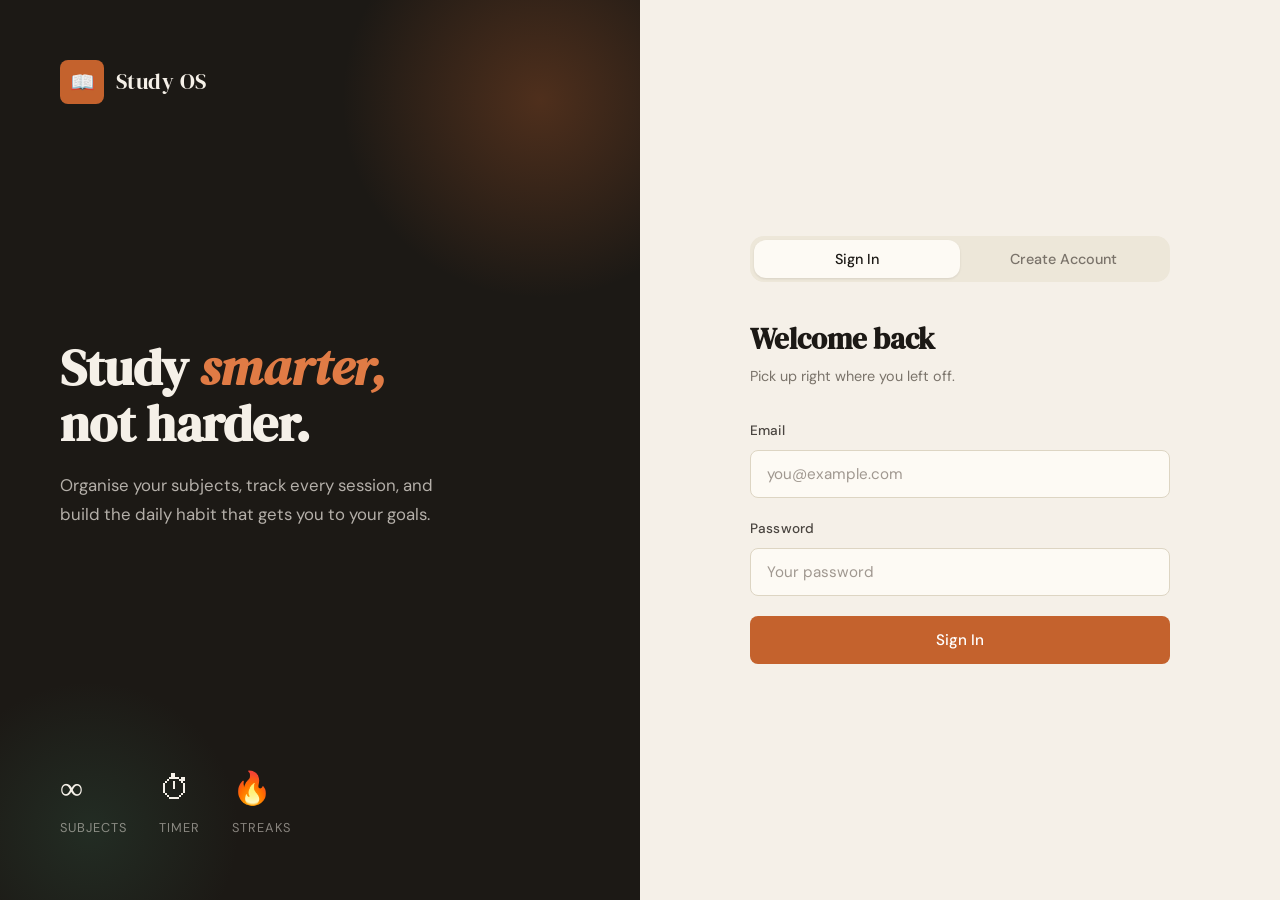
==== commit 806872b6: "Add files via upload" ====
--- a/index.html
+++ b/index.html
@@ -1,1300 +1,179 @@
 <!DOCTYPE html>
 <html lang="en">
 <head>
-<meta charset="UTF-8">
-<meta name="viewport" content="width=device-width, initial-scale=1.0">
-<title>StudyOS — Your Academic Command Center</title>
-<link rel="preconnect" href="https://fonts.googleapis.com">
-<link href="https://fonts.googleapis.com/css2?family=Playfair+Display:ital,wght@0,400;0,500;0,700;1,400;1,500&family=Instrument+Sans:wght@300;400;500;600&display=swap" rel="stylesheet">
-<style>
-/* ─── RESET & ROOT ───────────────────────────────────── */
-*, *::before, *::after { box-sizing: border-box; margin: 0; padding: 0; }
-:root {
-  --ink: #1C1C1A;
-  --ink-2: #4A4A45;
-  --ink-3: #888880;
-  --paper: #F8F4EC;
-  --paper-2: #F0EBE0;
-  --paper-3: #E8E1D3;
-  --sage: #7A9E7E;
-  --sage-d: #4F7254;
-  --sage-l: #B8D4BA;
-  --amber: #C98A3E;
-  --amber-l: #EDD5A3;
-  --rust: #C06B52;
-  --sky: #5E8FA8;
-  --lavender: #8A84C4;
-  --white: #FDFBF7;
-  --card-r: 24px;
-}
-
-html { scroll-behavior: smooth; font-size: 16px; }
-
-body {
-  font-family: 'Instrument Sans', sans-serif;
-  background: var(--paper);
-  color: var(--ink);
-  overflow-x: hidden;
-  -webkit-font-smoothing: antialiased;
-}
-
-/* ─── CURSOR ─────────────────────────────────────────── */
-.cursor {
-  width: 12px; height: 12px;
-  background: var(--sage-d);
-  border-radius: 50%;
-  position: fixed; top: 0; left: 0;
-  pointer-events: none; z-index: 9999;
-  transition: transform 0.15s ease, opacity 0.3s;
-  mix-blend-mode: multiply;
-}
-.cursor-ring {
-  width: 36px; height: 36px;
-  border: 1.5px solid var(--sage-d);
-  border-radius: 50%;
-  position: fixed; top: 0; left: 0;
-  pointer-events: none; z-index: 9998;
-  transition: transform 0.35s cubic-bezier(0.25, 0.46, 0.45, 0.94), opacity 0.3s;
-  opacity: 0.5;
-}
-
-/* ─── NAV ────────────────────────────────────────────── */
-nav {
-  position: fixed; top: 0; left: 0; right: 0; z-index: 100;
-  padding: 20px 60px;
-  display: flex; align-items: center; justify-content: space-between;
-  transition: background 0.4s, padding 0.4s, box-shadow 0.4s;
-}
-nav.scrolled {
-  background: rgba(248, 244, 236, 0.92);
-  backdrop-filter: blur(16px);
-  padding: 14px 60px;
-  box-shadow: 0 1px 0 rgba(28,28,26,0.08);
-}
-.nav-logo {
-  display: flex; align-items: center; gap: 10px;
-  text-decoration: none; color: var(--ink);
-}
-.nav-logo-mark {
-  width: 36px; height: 36px;
-  background: var(--sage-d);
-  border-radius: 10px;
-  display: flex; align-items: center; justify-content: center;
-  font-family: 'Playfair Display', serif;
-  font-size: 18px; color: white; font-weight: 700;
-  flex-shrink: 0;
-}
-.nav-logo-text { font-family: 'Playfair Display', serif; font-size: 18px; font-weight: 500; }
-.nav-links { display: flex; align-items: center; gap: 36px; }
-.nav-links a {
-  font-size: 14px; font-weight: 500; color: var(--ink-2);
-  text-decoration: none; transition: color 0.2s;
-  position: relative;
-}
-.nav-links a::after {
-  content: ''; position: absolute; bottom: -2px; left: 0; right: 0;
-  height: 1px; background: var(--sage-d);
-  transform: scaleX(0); transform-origin: left;
-  transition: transform 0.25s ease;
-}
-.nav-links a:hover { color: var(--ink); }
-.nav-links a:hover::after { transform: scaleX(1); }
-.nav-cta {
-  padding: 9px 22px;
-  background: var(--ink);
-  color: var(--paper) !important;
-  border-radius: 50px;
-  font-weight: 600 !important;
-  transition: background 0.2s, transform 0.2s !important;
-}
-.nav-cta:hover { background: var(--sage-d) !important; transform: translateY(-1px); }
-.nav-cta::after { display: none !important; }
-
-/* ─── HERO ───────────────────────────────────────────── */
-.hero {
-  min-height: 100vh;
-  display: flex; flex-direction: column;
-  align-items: center; justify-content: center;
-  padding: 140px 60px 80px;
-  position: relative; overflow: hidden;
-  text-align: center;
-}
-
-.hero-eyebrow {
-  display: inline-flex; align-items: center; gap: 8px;
-  background: var(--paper-2);
-  border: 1px solid var(--paper-3);
-  border-radius: 50px;
-  padding: 6px 18px;
-  font-size: 12px; font-weight: 600; letter-spacing: 0.06em;
-  text-transform: uppercase; color: var(--sage-d);
-  margin-bottom: 28px;
-  opacity: 0; transform: translateY(16px);
-  animation: fadeUp 0.7s 0.1s forwards;
-}
-.eyebrow-dot {
-  width: 6px; height: 6px; border-radius: 50%;
-  background: var(--sage); display: inline-block;
-  animation: pulse 2s infinite;
-}
-@keyframes pulse { 0%,100%{opacity:1;transform:scale(1)} 50%{opacity:0.5;transform:scale(0.8)} }
-
-.hero-title {
-  font-family: 'Playfair Display', serif;
-  font-size: clamp(52px, 7vw, 96px);
-  font-weight: 500; line-height: 1.04;
-  letter-spacing: -0.02em;
-  max-width: 900px;
-  opacity: 0; transform: translateY(20px);
-  animation: fadeUp 0.8s 0.25s forwards;
-}
-.hero-title em {
-  font-style: italic; color: var(--sage-d);
-}
-.hero-title .line-2 {
-  display: block;
-  color: var(--ink-2);
-}
-
-.hero-sub {
-  margin-top: 24px;
-  font-size: 18px; line-height: 1.7; color: var(--ink-2);
-  max-width: 520px;
-  opacity: 0; transform: translateY(20px);
-  animation: fadeUp 0.8s 0.4s forwards;
-  font-weight: 300;
-}
-
-.hero-actions {
-  margin-top: 40px;
-  display: flex; align-items: center; gap: 16px;
-  opacity: 0; transform: translateY(20px);
-  animation: fadeUp 0.8s 0.55s forwards;
-}
-.btn-hero-primary {
-  padding: 16px 36px;
-  background: var(--ink);
-  color: var(--paper);
-  border: none; border-radius: 50px;
-  font-family: 'Instrument Sans', sans-serif;
-  font-size: 15px; font-weight: 600;
-  cursor: pointer; text-decoration: none;
-  display: inline-flex; align-items: center; gap: 8px;
-  transition: background 0.25s, transform 0.25s, box-shadow 0.25s;
-  box-shadow: 0 4px 20px rgba(28,28,26,0.18);
-}
-.btn-hero-primary:hover { background: var(--sage-d); transform: translateY(-2px); box-shadow: 0 8px 28px rgba(79,114,84,0.3); }
-.btn-hero-secondary {
-  padding: 16px 36px;
-  background: transparent;
-  color: var(--ink);
-  border: 1.5px solid var(--paper-3);
-  border-radius: 50px;
-  font-family: 'Instrument Sans', sans-serif;
-  font-size: 15px; font-weight: 600;
-  cursor: pointer; text-decoration: none;
-  transition: border-color 0.2s, background 0.2s, transform 0.2s;
-}
-.btn-hero-secondary:hover { border-color: var(--sage); background: rgba(122,158,126,0.06); transform: translateY(-2px); }
-
-.arrow-icon {
-  display: inline-block;
-  transition: transform 0.2s;
-}
-.btn-hero-primary:hover .arrow-icon { transform: translateX(3px); }
-
-/* HERO VISUAL */
-.hero-visual {
-  margin-top: 72px;
-  width: 100%; max-width: 900px;
-  opacity: 0; transform: translateY(30px);
-  animation: fadeUp 1s 0.7s forwards;
-  position: relative;
-}
-.hero-screen {
-  background: var(--white);
-  border-radius: 20px;
-  border: 1px solid var(--paper-3);
-  box-shadow: 0 40px 80px rgba(28,28,26,0.12), 0 0 0 1px rgba(28,28,26,0.04);
-  overflow: hidden;
-}
-.screen-bar {
-  background: var(--paper-2);
-  border-bottom: 1px solid var(--paper-3);
-  padding: 12px 18px;
-  display: flex; align-items: center; gap: 7px;
-}
-.screen-dot { width: 10px; height: 10px; border-radius: 50%; }
-.screen-content {
-  padding: 28px;
-  display: grid; grid-template-columns: 180px 1fr;
-  gap: 20px; min-height: 320px;
-}
-.screen-sidebar {
-  background: var(--paper);
-  border-radius: 14px; padding: 16px;
-}
-.screen-nav-item {
-  display: flex; align-items: center; gap: 8px;
-  padding: 8px 10px; border-radius: 8px;
-  margin-bottom: 4px; font-size: 12px;
-  color: var(--ink-2); font-weight: 500;
-}
-.screen-nav-item.active { background: var(--sage-l); color: var(--sage-d); }
-.screen-nav-dot { width: 6px; height: 6px; border-radius: 50%; background: currentColor; flex-shrink: 0; }
-.screen-main { display: flex; flex-direction: column; gap: 14px; }
-.screen-cards { display: grid; grid-template-columns: repeat(3, 1fr); gap: 10px; }
-.screen-card {
-  background: var(--paper);
-  border-radius: 12px; padding: 14px;
-  border: 1px solid var(--paper-3);
-}
-.screen-card-val { font-family: 'Playfair Display', serif; font-size: 22px; font-weight: 500; margin-top: 4px; }
-.screen-card-lbl { font-size: 10px; color: var(--ink-3); font-weight: 600; text-transform: uppercase; letter-spacing: 0.05em; }
-.screen-prog { background: var(--paper); border-radius: 12px; padding: 16px; border: 1px solid var(--paper-3); }
-.prog-bar-wrap { display: flex; flex-direction: column; gap: 8px; margin-top: 10px; }
-.prog-row { display: flex; align-items: center; gap: 10px; font-size: 11px; }
-.prog-label { width: 90px; color: var(--ink-2); font-weight: 500; white-space: nowrap; overflow: hidden; text-overflow: ellipsis; }
-.prog-track { flex: 1; height: 6px; background: var(--paper-2); border-radius: 3px; overflow: hidden; }
-.prog-fill { height: 100%; border-radius: 3px; background: linear-gradient(90deg, var(--sage-d), var(--sage)); }
-.prog-pct { width: 30px; text-align: right; color: var(--ink-3); font-weight: 600; }
-
-/* FLOATING TAGS */
-.float-tag {
-  position: absolute;
-  background: var(--white);
-  border: 1px solid var(--paper-3);
-  border-radius: 50px;
-  padding: 8px 16px;
-  font-size: 12px; font-weight: 600;
-  color: var(--ink-2);
-  box-shadow: 0 8px 24px rgba(28,28,26,0.1);
-  white-space: nowrap;
-}
-.ft-1 { top: 40px; left: -40px; animation: float1 5s ease-in-out infinite; }
-.ft-2 { top: 120px; right: -50px; animation: float2 6s ease-in-out infinite; color: var(--sage-d); background: #F0F5F0; border-color: var(--sage-l); }
-.ft-3 { bottom: 60px; left: -30px; animation: float3 4.5s ease-in-out infinite; color: var(--amber); background: #FBF5EB; border-color: var(--amber-l); }
-@keyframes float1 { 0%,100%{transform:translateY(0)} 50%{transform:translateY(-8px)} }
-@keyframes float2 { 0%,100%{transform:translateY(0)} 50%{transform:translateY(8px)} }
-@keyframes float3 { 0%,100%{transform:translateY(0)} 50%{transform:translateY(-6px)} }
-
-/* SCROLL INDICATOR */
-.scroll-indicator {
-  position: absolute; bottom: 32px; left: 50%; transform: translateX(-50%);
-  display: flex; flex-direction: column; align-items: center; gap: 6px;
-  opacity: 0; animation: fadeIn 0.6s 1.4s forwards;
-  cursor: pointer;
-}
-.scroll-indicator span { font-size: 11px; font-weight: 600; letter-spacing: 0.06em; text-transform: uppercase; color: var(--ink-3); }
-.scroll-arrow { width: 20px; height: 20px; border-right: 1.5px solid var(--ink-3); border-bottom: 1.5px solid var(--ink-3); transform: rotate(45deg); animation: bounce 1.6s infinite; }
-@keyframes bounce { 0%,100%{transform:rotate(45deg) translateY(0)} 50%{transform:rotate(45deg) translateY(4px)} }
-
-/* ─── SECTION SHARED ─────────────────────────────────── */
-section { padding: 100px 60px; }
-.section-eyebrow {
-  font-size: 11px; font-weight: 700; letter-spacing: 0.1em;
-  text-transform: uppercase; color: var(--sage-d);
-  margin-bottom: 16px;
-  opacity: 0; transform: translateY(12px);
-  transition: opacity 0.6s, transform 0.6s;
-}
-.section-eyebrow.visible { opacity: 1; transform: translateY(0); }
-.section-title {
-  font-family: 'Playfair Display', serif;
-  font-size: clamp(36px, 4vw, 56px);
-  font-weight: 500; line-height: 1.1;
-  letter-spacing: -0.02em;
-  max-width: 600px;
-  opacity: 0; transform: translateY(16px);
-  transition: opacity 0.7s 0.1s, transform 0.7s 0.1s;
-}
-.section-title.visible { opacity: 1; transform: translateY(0); }
-.section-body {
-  font-size: 17px; line-height: 1.75; color: var(--ink-2);
-  max-width: 520px; margin-top: 16px; font-weight: 300;
-  opacity: 0; transform: translateY(12px);
-  transition: opacity 0.7s 0.2s, transform 0.7s 0.2s;
-}
-.section-body.visible { opacity: 1; transform: translateY(0); }
-
-/* ─── MARQUEE ─────────────────────────────────────────── */
-.marquee-section {
-  padding: 32px 0;
-  background: var(--paper-2);
-  border-top: 1px solid var(--paper-3);
-  border-bottom: 1px solid var(--paper-3);
-  overflow: hidden;
-}
-.marquee-track {
-  display: flex; gap: 0;
-  animation: marquee 24s linear infinite;
-  width: max-content;
-}
-.marquee-item {
-  display: flex; align-items: center; gap: 10px;
-  padding: 0 32px;
-  font-size: 13px; font-weight: 600; letter-spacing: 0.04em;
-  color: var(--ink-2); white-space: nowrap;
-}
-.marquee-sep { color: var(--sage); font-size: 10px; }
-@keyframes marquee { from{transform:translateX(0)} to{transform:translateX(-50%)} }
-
-/* ─── HOW IT WORKS ───────────────────────────────────── */
-.how-section { background: var(--white); }
-.how-grid {
-  display: grid; grid-template-columns: 1fr 1fr;
-  gap: 80px; align-items: center; margin-top: 64px;
-}
-.how-steps { display: flex; flex-direction: column; gap: 0; }
-.how-step {
-  display: flex; gap: 24px; padding: 28px 0;
-  border-bottom: 1px solid var(--paper-3);
-  opacity: 0; transform: translateX(-20px);
-  transition: opacity 0.6s, transform 0.6s;
-  cursor: pointer;
-}
-.how-step:first-child { padding-top: 0; }
-.how-step:last-child { border-bottom: none; padding-bottom: 0; }
-.how-step.visible { opacity: 1; transform: translateX(0); }
-.how-step:hover .step-num { background: var(--sage-d); color: var(--white); }
-.step-num {
-  width: 40px; height: 40px; border-radius: 50%;
-  border: 1.5px solid var(--paper-3);
-  display: flex; align-items: center; justify-content: center;
-  font-family: 'Playfair Display', serif; font-size: 15px; font-weight: 500;
-  flex-shrink: 0; transition: all 0.25s;
-  color: var(--ink-2);
-}
-.step-content { flex: 1; }
-.step-title { font-size: 16px; font-weight: 600; margin-bottom: 6px; }
-.step-desc { font-size: 14px; line-height: 1.65; color: var(--ink-2); font-weight: 300; }
-
-.how-illustration {
-  position: relative;
-  opacity: 0; transform: translateY(20px);
-  transition: opacity 0.8s 0.2s, transform 0.8s 0.2s;
-}
-.how-illustration.visible { opacity: 1; transform: translateY(0); }
-.how-card {
-  background: var(--paper);
-  border-radius: 20px; border: 1px solid var(--paper-3);
-  padding: 24px; box-shadow: 0 16px 40px rgba(28,28,26,0.07);
-}
-.how-card-title { font-size: 13px; font-weight: 700; text-transform: uppercase; letter-spacing: 0.07em; color: var(--sage-d); margin-bottom: 16px; }
-.module-pill {
-  background: var(--white);
-  border: 1px solid var(--paper-3);
-  border-radius: 12px; padding: 12px 16px;
-  margin-bottom: 8px;
-  display: flex; align-items: center; justify-content: space-between;
-}
-.mp-left { display: flex; flex-direction: column; gap: 2px; }
-.mp-name { font-size: 13px; font-weight: 600; }
-.mp-sub { font-size: 11px; color: var(--ink-3); }
-.mp-pct { font-family: 'Playfair Display', serif; font-size: 18px; font-weight: 500; color: var(--sage-d); }
-.how-mini-timer {
-  background: var(--ink);
-  border-radius: 16px; padding: 20px;
-  color: var(--paper); margin-top: 12px;
-  display: flex; align-items: center; gap: 16px;
-}
-.hmt-time { font-family: 'Playfair Display', serif; font-size: 28px; font-weight: 400; letter-spacing: -1px; }
-.hmt-label { font-size: 11px; opacity: 0.5; font-weight: 600; text-transform: uppercase; letter-spacing: 0.06em; }
-.hmt-btn {
-  margin-left: auto;
-  width: 36px; height: 36px; border-radius: 50%;
-  background: var(--sage);
-  display: flex; align-items: center; justify-content: center;
-  flex-shrink: 0;
-}
-
-/* ─── FEATURES ───────────────────────────────────────── */
-.features-section { background: var(--paper); }
-.features-header { max-width: 560px; margin-bottom: 56px; }
-.features-grid {
-  display: grid; grid-template-columns: repeat(3, 1fr);
-  gap: 2px;
-  border: 1px solid var(--paper-3);
-  border-radius: 24px; overflow: hidden;
-}
-.feature-tile {
-  background: var(--white);
-  padding: 36px 32px;
-  opacity: 0; transform: translateY(20px);
-  transition: opacity 0.5s, transform 0.5s, background 0.2s;
-  border: 1px solid transparent;
-}
-.feature-tile:hover { background: var(--paper); z-index: 1; }
-.feature-tile.visible { opacity: 1; transform: translateY(0); }
-.feature-icon {
-  width: 48px; height: 48px; border-radius: 14px;
-  display: flex; align-items: center; justify-content: center;
-  font-size: 22px; margin-bottom: 20px;
-  flex-shrink: 0;
-}
-.fi-sage { background: rgba(122,158,126,0.15); }
-.fi-amber { background: rgba(201,138,62,0.15); }
-.fi-sky { background: rgba(94,143,168,0.15); }
-.fi-rust { background: rgba(192,107,82,0.15); }
-.fi-lav { background: rgba(138,132,196,0.15); }
-.fi-ink { background: rgba(28,28,26,0.08); }
-.feature-name { font-size: 17px; font-weight: 600; margin-bottom: 8px; }
-.feature-desc { font-size: 14px; line-height: 1.65; color: var(--ink-2); font-weight: 300; }
-
-/* ─── PARSER DEMO ────────────────────────────────────── */
-.parser-section {
-  background: var(--ink);
-  color: var(--paper);
-  padding: 100px 60px;
-}
-.parser-inner {
-  display: grid; grid-template-columns: 1fr 1fr;
-  gap: 80px; align-items: center; max-width: 1100px; margin: 0 auto;
-}
-.parser-left .section-eyebrow { color: var(--sage-l); }
-.parser-left .section-title { color: var(--paper); }
-.parser-left .section-body { color: rgba(248,244,236,0.65); }
-.parser-visual {
-  background: rgba(255,255,255,0.06);
-  border-radius: 20px; border: 1px solid rgba(255,255,255,0.1);
-  overflow: hidden;
-  opacity: 0; transform: translateX(30px);
-  transition: opacity 0.8s, transform 0.8s;
-}
-.parser-visual.visible { opacity: 1; transform: translateX(0); }
-.parser-bar {
-  background: rgba(255,255,255,0.05);
-  border-bottom: 1px solid rgba(255,255,255,0.08);
-  padding: 12px 16px;
-  display: flex; align-items: center; gap: 6px;
-}
-.parser-dot { width: 8px; height: 8px; border-radius: 50%; }
-.parser-content { padding: 20px; font-family: 'Instrument Sans', sans-serif; }
-.parser-input {
-  background: rgba(255,255,255,0.05);
-  border-radius: 10px; border: 1px solid rgba(255,255,255,0.1);
-  padding: 14px;
-  font-size: 12px; line-height: 1.8;
-  color: rgba(248,244,236,0.7);
-  margin-bottom: 14px;
-}
-.parser-arrow {
-  text-align: center; font-size: 18px; opacity: 0.4;
-  margin-bottom: 14px;
-  animation: arrowPulse 2s ease-in-out infinite;
-}
-@keyframes arrowPulse { 0%,100%{opacity:0.4;transform:translateY(0)} 50%{opacity:0.7;transform:translateY(3px)} }
-.parser-output { display: flex; flex-direction: column; gap: 8px; }
-.parser-mod-label {
-  font-size: 11px; font-weight: 700; letter-spacing: 0.07em;
-  text-transform: uppercase; color: var(--sage-l); padding: 6px 0 2px;
-}
-.parser-topic {
-  background: rgba(255,255,255,0.06);
-  border-radius: 7px; padding: 7px 12px;
-  font-size: 12px; color: rgba(248,244,236,0.8);
-  border-left: 2px solid var(--sage);
-}
-
-/* ─── TESTIMONIALS ───────────────────────────────────── */
-.testimonials-section { background: var(--white); }
-.testimonials-grid {
-  display: grid; grid-template-columns: repeat(3, 1fr);
-  gap: 20px; margin-top: 52px;
-}
-.testimonial-card {
-  background: var(--paper);
-  border-radius: 20px; border: 1px solid var(--paper-3);
-  padding: 28px 24px;
-  opacity: 0; transform: translateY(20px);
-  transition: opacity 0.6s, transform 0.6s;
-}
-.testimonial-card.visible { opacity: 1; transform: translateY(0); }
-.testimonial-card:hover { background: var(--paper-2); }
-.stars { display: flex; gap: 3px; margin-bottom: 14px; }
-.star { color: var(--amber); font-size: 13px; }
-.testimonial-text { font-size: 15px; line-height: 1.75; color: var(--ink-2); margin-bottom: 20px; font-weight: 300; font-style: italic; }
-.testimonial-text strong { font-style: normal; font-weight: 600; color: var(--ink); }
-.testimonial-author { display: flex; align-items: center; gap: 12px; }
-.author-avatar {
-  width: 38px; height: 38px; border-radius: 50%;
-  display: flex; align-items: center; justify-content: center;
-  font-size: 14px; font-weight: 700; flex-shrink: 0;
-}
-.av-sage { background: var(--sage-l); color: var(--sage-d); }
-.av-amber { background: var(--amber-l); color: var(--amber); }
-.av-sky { background: #C2D9E6; color: var(--sky); }
-.author-info {}
-.author-name { font-size: 13px; font-weight: 700; }
-.author-role { font-size: 12px; color: var(--ink-3); }
-
-/* ─── STATS ──────────────────────────────────────────── */
-.stats-section {
-  background: var(--paper-2);
-  border-top: 1px solid var(--paper-3);
-  border-bottom: 1px solid var(--paper-3);
-  padding: 72px 60px;
-}
-.stats-grid {
-  display: grid; grid-template-columns: repeat(4, 1fr);
-  gap: 0; max-width: 900px; margin: 0 auto;
-}
-.stat-item {
-  text-align: center; padding: 0 32px;
-  border-right: 1px solid var(--paper-3);
-  opacity: 0; transform: translateY(16px);
-  transition: opacity 0.6s, transform 0.6s;
-}
-.stat-item:last-child { border-right: none; }
-.stat-item.visible { opacity: 1; transform: translateY(0); }
-.stat-number {
-  font-family: 'Playfair Display', serif;
-  font-size: 48px; font-weight: 500; line-height: 1;
-  letter-spacing: -0.02em; color: var(--ink);
-}
-.stat-unit { color: var(--sage-d); }
-.stat-label { font-size: 13px; color: var(--ink-3); margin-top: 6px; font-weight: 500; }
-
-/* ─── CTA ────────────────────────────────────────────── */
-.cta-section {
-  background: var(--paper);
-  padding: 120px 60px;
-  text-align: center;
-}
-.cta-inner {
-  max-width: 680px; margin: 0 auto;
-  opacity: 0; transform: translateY(24px);
-  transition: opacity 0.8s, transform 0.8s;
-}
-.cta-inner.visible { opacity: 1; transform: translateY(0); }
-.cta-badge {
-  display: inline-flex; align-items: center; gap: 6px;
-  background: var(--paper-2); border: 1px solid var(--paper-3);
-  border-radius: 50px; padding: 5px 16px;
-  font-size: 12px; font-weight: 600; color: var(--ink-2);
-  margin-bottom: 24px;
-}
-.cta-title {
-  font-family: 'Playfair Display', serif;
-  font-size: clamp(42px, 5vw, 68px);
-  font-weight: 500; line-height: 1.06;
-  letter-spacing: -0.02em; margin-bottom: 20px;
-}
-.cta-title em { font-style: italic; color: var(--sage-d); }
-.cta-sub { font-size: 17px; color: var(--ink-2); margin-bottom: 40px; font-weight: 300; line-height: 1.7; }
-.cta-actions { display: flex; justify-content: center; gap: 14px; flex-wrap: wrap; }
-.cta-note { margin-top: 20px; font-size: 13px; color: var(--ink-3); }
-
-/* ─── FOOTER ─────────────────────────────────────────── */
-footer {
-  background: var(--ink);
-  color: rgba(248,244,236,0.6);
-  padding: 60px;
-}
-.footer-inner {
-  display: grid; grid-template-columns: 1fr auto;
-  gap: 48px; align-items: start;
-  border-bottom: 1px solid rgba(255,255,255,0.08);
-  padding-bottom: 40px; margin-bottom: 32px;
-}
-.footer-brand { display: flex; flex-direction: column; gap: 12px; }
-.footer-logo { display: flex; align-items: center; gap: 10px; }
-.footer-logo-mark {
-  width: 32px; height: 32px; background: var(--sage-d);
-  border-radius: 9px; display: flex; align-items: center; justify-content: center;
-  font-family: 'Playfair Display', serif; font-size: 16px; color: white; font-weight: 700;
-}
-.footer-logo-text { font-family: 'Playfair Display', serif; font-size: 17px; color: var(--paper); font-weight: 500; }
-.footer-tagline { font-size: 13px; max-width: 260px; line-height: 1.6; }
-.footer-links { display: flex; gap: 32px; }
-.footer-links a {
-  color: rgba(248,244,236,0.5); text-decoration: none;
-  font-size: 14px; transition: color 0.2s;
-}
-.footer-links a:hover { color: var(--paper); }
-.footer-bottom {
-  display: flex; justify-content: space-between; align-items: center;
-  font-size: 12px;
-}
-.footer-copy { opacity: 0.4; }
-.footer-love { opacity: 0.6; }
-
-/* ─── ANIMATIONS ─────────────────────────────────────── */
-@keyframes fadeUp {
-  from { opacity: 0; transform: translateY(16px); }
-  to { opacity: 1; transform: translateY(0); }
-}
-@keyframes fadeIn {
-  from { opacity: 0; }
-  to { opacity: 1; }
-}
-
-/* ─── RESPONSIVE ─────────────────────────────────────── */
-@media (max-width: 900px) {
-  nav { padding: 16px 24px; }
-  nav.scrolled { padding: 12px 24px; }
-  .nav-links { display: none; }
-  .hero { padding: 120px 24px 60px; }
-  section { padding: 72px 24px; }
-  .how-grid { grid-template-columns: 1fr; gap: 48px; }
-  .features-grid { grid-template-columns: 1fr 1fr; }
-  .parser-inner { grid-template-columns: 1fr; }
-  .parser-visual { order: -1; }
-  .testimonials-grid { grid-template-columns: 1fr; }
-  .stats-grid { grid-template-columns: repeat(2,1fr); gap: 24px; }
-  .stat-item { border-right: none; border-bottom: 1px solid var(--paper-3); padding: 0 0 24px; }
-  .footer-inner { grid-template-columns: 1fr; }
-  .footer-links { flex-wrap: wrap; gap: 16px; }
-  .hero-actions { flex-direction: column; align-items: stretch; text-align: center; }
-  .float-tag { display: none; }
-}
-@media (max-width: 600px) {
-  .features-grid { grid-template-columns: 1fr; }
-  .stats-grid { grid-template-columns: 1fr; }
-  .hero-title { font-size: 44px; }
-  .screen-cards { grid-template-columns: repeat(2, 1fr); }
-}
-
-/* ─── SCROLL REVEAL SETUP ────────────────────────────── */
-.reveal {
-  opacity: 0; transform: translateY(24px);
-  transition: opacity 0.7s ease, transform 0.7s ease;
-}
-.reveal.visible { opacity: 1; transform: translateY(0); }
-</style>
+  <meta charset="UTF-8" />
+  <meta name="viewport" content="width=device-width, initial-scale=1.0" />
+  <title>Study OS — Your Study Companion</title>
+  <link rel="stylesheet" href="style.css" />
+  <style>
+    .auth-page { min-height: 100vh; }
+  </style>
 </head>
 <body>
 
-<!-- CURSOR -->
-<div class="cursor" id="cursor"></div>
-<div class="cursor-ring" id="cursorRing"></div>
+<div class="auth-page">
+  <!-- Hero Side -->
+  <div class="auth-hero">
+    <div class="hero-logo">
+      <div class="hero-logo-icon">📖</div>
+      <span class="hero-logo-text">Study OS</span>
+    </div>
 
-<!-- NAV -->
-<nav id="nav">
-  <a href="#" class="nav-logo">
-    <div class="nav-logo-mark">S</div>
-    <div class="nav-logo-text">StudyOS</div>
-  </a>
-  <div class="nav-links">
-    <a href="#how">How it works</a>
-    <a href="#features">Features</a>
-    <a href="#testimonials">Stories</a>
-    <a href="./home.html" class="nav-cta" onclick="return goAuth(event);">Get Started →</a>
-  </div>
-</nav>
+    <div class="hero-content">
+      <h1>Study <em>smarter,</em><br>not harder.</h1>
+      <p>Organise your subjects, track every session, and build the daily habit that gets you to your goals.</p>
+    </div>
 
-<!-- HERO -->
-<section class="hero">
-  <div class="hero-eyebrow">
-    <span class="eyebrow-dot"></span>
-    Your personal academic command center
-  </div>
-
-  <h1 class="hero-title">
-    Study smarter,<br>
-    <em>not harder.</em>
-    <span class="line-2">Know exactly where you stand.</span>
-  </h1>
-
-  <p class="hero-sub">
-    A calm, focused space where students map out their syllabus, track every study session, and finally feel in control of their learning.
-  </p>
-
-  <div class="hero-actions">
-    <a href="./home.html" class="btn-hero-primary" onclick="return goAuth(event);">
-      Start for free <span class="arrow-icon">→</span>
-    </a>
-    <a href="#how" class="btn-hero-secondary">See how it works</a>
-  </div>
-
-  <!-- HERO SCREEN MOCKUP -->
-  <div class="hero-visual">
-    <div class="float-tag ft-1">🔥 7-day streak</div>
-    <div class="float-tag ft-2">✓ Module III complete</div>
-    <div class="float-tag ft-3">⏱ 2h 40m today</div>
-
-    <div class="hero-screen">
-      <div class="screen-bar">
-        <div class="screen-dot" style="background:#FF6058"></div>
-        <div class="screen-dot" style="background:#FFBD2E"></div>
-        <div class="screen-dot" style="background:#28C840"></div>
+    <div class="hero-stats">
+      <div class="hero-stat">
+        <span class="hero-stat-num">∞</span>
+        <span class="hero-stat-label">Subjects</span>
       </div>
-      <div class="screen-content">
-        <div class="screen-sidebar">
-          <div style="font-size:11px;font-weight:700;letter-spacing:0.06em;text-transform:uppercase;color:var(--ink-3);margin-bottom:12px">Menu</div>
-          <div class="screen-nav-item active"><span class="screen-nav-dot"></span>Dashboard</div>
-          <div class="screen-nav-item"><span class="screen-nav-dot" style="opacity:0.4"></span>Subjects</div>
-          <div class="screen-nav-item"><span class="screen-nav-dot" style="opacity:0.4"></span>Timer</div>
-          <div class="screen-nav-item"><span class="screen-nav-dot" style="opacity:0.4"></span>Analytics</div>
-          <div class="screen-nav-item"><span class="screen-nav-dot" style="opacity:0.4"></span>Parser ✨</div>
-        </div>
-        <div class="screen-main">
-          <div class="screen-cards">
-            <div class="screen-card">
-              <div class="screen-card-lbl">Today</div>
-              <div class="screen-card-val" style="color:var(--sage-d)">2h 40m</div>
-            </div>
-            <div class="screen-card">
-              <div class="screen-card-lbl">Topics</div>
-              <div class="screen-card-val">68%</div>
-            </div>
-            <div class="screen-card">
-              <div class="screen-card-lbl">Streak</div>
-              <div class="screen-card-val" style="color:var(--amber)">7🔥</div>
-            </div>
-          </div>
-          <div class="screen-prog">
-            <div style="font-size:11px;font-weight:700;letter-spacing:0.06em;text-transform:uppercase;color:var(--ink-3);margin-bottom:10px">Subject Progress</div>
-            <div class="prog-bar-wrap">
-              <div class="prog-row">
-                <span class="prog-label">Networks</span>
-                <div class="prog-track"><div class="prog-fill" style="width:78%"></div></div>
-                <span class="prog-pct">78%</span>
-              </div>
-              <div class="prog-row">
-                <span class="prog-label">OS Concepts</span>
-                <div class="prog-track"><div class="prog-fill" style="width:54%"></div></div>
-                <span class="prog-pct">54%</span>
-              </div>
-              <div class="prog-row">
-                <span class="prog-label">Algorithms</span>
-                <div class="prog-track"><div class="prog-fill" style="width:32%"></div></div>
-                <span class="prog-pct">32%</span>
-              </div>
-            </div>
-          </div>
-        </div>
+      <div class="hero-stat">
+        <span class="hero-stat-num">⏱</span>
+        <span class="hero-stat-label">Timer</span>
+      </div>
+      <div class="hero-stat">
+        <span class="hero-stat-num">🔥</span>
+        <span class="hero-stat-label">Streaks</span>
       </div>
     </div>
   </div>
 
-  <div class="scroll-indicator" onclick="document.getElementById('how').scrollIntoView({behavior:'smooth'})">
-    <span>Scroll</span>
-    <div class="scroll-arrow"></div>
-  </div>
-</section>
-
-<!-- MARQUEE -->
-<div class="marquee-section">
-  <div class="marquee-track" id="marqueeTrack">
-    <!-- duplicated for infinite loop -->
-    <div class="marquee-item"><span>Subject Management</span><span class="marquee-sep">✦</span></div>
-    <div class="marquee-item"><span>Smart Syllabus Parser</span><span class="marquee-sep">✦</span></div>
-    <div class="marquee-item"><span>Study Timer</span><span class="marquee-sep">✦</span></div>
-    <div class="marquee-item"><span>Focus Mode</span><span class="marquee-sep">✦</span></div>
-    <div class="marquee-item"><span>Progress Analytics</span><span class="marquee-sep">✦</span></div>
-    <div class="marquee-item"><span>Priority Tagging</span><span class="marquee-sep">✦</span></div>
-    <div class="marquee-item"><span>Daily Streak</span><span class="marquee-sep">✦</span></div>
-    <div class="marquee-item"><span>Topic Notes</span><span class="marquee-sep">✦</span></div>
-    <div class="marquee-item"><span>Dark Mode</span><span class="marquee-sep">✦</span></div>
-    <div class="marquee-item"><span>Goal Tracking</span><span class="marquee-sep">✦</span></div>
-    <div class="marquee-item"><span>Subject Management</span><span class="marquee-sep">✦</span></div>
-    <div class="marquee-item"><span>Smart Syllabus Parser</span><span class="marquee-sep">✦</span></div>
-    <div class="marquee-item"><span>Study Timer</span><span class="marquee-sep">✦</span></div>
-    <div class="marquee-item"><span>Focus Mode</span><span class="marquee-sep">✦</span></div>
-    <div class="marquee-item"><span>Progress Analytics</span><span class="marquee-sep">✦</span></div>
-    <div class="marquee-item"><span>Priority Tagging</span><span class="marquee-sep">✦</span></div>
-    <div class="marquee-item"><span>Daily Streak</span><span class="marquee-sep">✦</span></div>
-    <div class="marquee-item"><span>Topic Notes</span><span class="marquee-sep">✦</span></div>
-    <div class="marquee-item"><span>Dark Mode</span><span class="marquee-sep">✦</span></div>
-    <div class="marquee-item"><span>Goal Tracking</span><span class="marquee-sep">✦</span></div>
-  </div>
-</div>
-
-<!-- HOW IT WORKS -->
-<section class="how-section" id="how">
-  <div style="max-width:1100px;margin:0 auto">
-    <div class="section-eyebrow">How it works</div>
-    <h2 class="section-title">From syllabus chaos to crystal clarity</h2>
-    <p class="section-body">Three simple ideas that compound into a powerful system you'll actually stick with.</p>
-
-    <div class="how-grid">
-      <div class="how-steps">
-        <div class="how-step">
-          <div class="step-num">1</div>
-          <div class="step-content">
-            <div class="step-title">Paste your syllabus</div>
-            <div class="step-desc">Drop in your raw syllabus text. StudyOS auto-detects modules, units, and topics — no formatting needed. Review the preview, then save with one click.</div>
-          </div>
-        </div>
-        <div class="how-step">
-          <div class="step-num">2</div>
-          <div class="step-content">
-            <div class="step-title">Track every session</div>
-            <div class="step-desc">Start the timer when you open a textbook. Stop it when you close it. Your sessions are automatically tagged to the right subject and module.</div>
-          </div>
-        </div>
-        <div class="how-step">
-          <div class="step-num">3</div>
-          <div class="step-content">
-            <div class="step-title">Watch your progress</div>
-            <div class="step-desc">Mark topics done as you go. Watch the progress bars fill. See your streak grow. Understand exactly how much you've covered and what's left.</div>
-          </div>
-        </div>
-        <div class="how-step">
-          <div class="step-num">4</div>
-          <div class="step-content">
-            <div class="step-title">Stay in focus</div>
-            <div class="step-desc">Enter Focus Mode for a distraction-free timer view. Set a daily goal. Build the study habit that actually gets you through exam season.</div>
-          </div>
-        </div>
+  <!-- Form Side -->
+  <div class="auth-form-side">
+    <div class="auth-form-container">
+      <div class="auth-tabs">
+        <button class="auth-tab active" data-tab="login">Sign In</button>
+        <button class="auth-tab" data-tab="signup">Create Account</button>
       </div>
 
-      <div class="how-illustration">
-        <div class="how-card">
-          <div class="how-card-title">Computer Networks</div>
-          <div class="module-pill">
-            <div class="mp-left">
-              <div class="mp-name">Module I · TCP/IP</div>
-              <div class="mp-sub">8 topics · 6 done</div>
-            </div>
-            <div class="mp-pct">75%</div>
-          </div>
-          <div class="module-pill">
-            <div class="mp-left">
-              <div class="mp-name">Module II · Routing</div>
-              <div class="mp-sub">11 topics · 4 done</div>
-            </div>
-            <div class="mp-pct">36%</div>
-          </div>
-          <div class="module-pill">
-            <div class="mp-left">
-              <div class="mp-name">Module III · Security</div>
-              <div class="mp-sub">9 topics · 0 done</div>
-            </div>
-            <div class="mp-pct" style="color:var(--ink-3)">0%</div>
-          </div>
+      <!-- Login Form -->
+      <div class="auth-form active" id="login-form">
+        <h2>Welcome back</h2>
+        <p class="subtitle">Pick up right where you left off.</p>
 
-          <div class="how-mini-timer">
-            <div>
-              <div class="hmt-label">Study Timer</div>
-              <div class="hmt-time">01:24:09</div>
-            </div>
-            <div class="hmt-btn">
-              <svg width="14" height="14" viewBox="0 0 14 14" fill="none">
-                <rect x="2" y="2" width="4" height="10" rx="1" fill="white"/>
-                <rect x="8" y="2" width="4" height="10" rx="1" fill="white"/>
-              </svg>
-            </div>
-          </div>
+        <div class="auth-error" id="login-error"></div>
+
+        <div class="form-group">
+          <label>Email</label>
+          <input type="email" id="login-email" placeholder="you@example.com" autocomplete="email" />
         </div>
-      </div>
-    </div>
-  </div>
-</section>
-
-<!-- FEATURES -->
-<section class="features-section" id="features">
-  <div style="max-width:1100px;margin:0 auto">
-    <div class="features-header">
-      <div class="section-eyebrow">Everything you need</div>
-      <h2 class="section-title">Built for students who mean business</h2>
-      <p class="section-body">Every feature designed around one goal: helping you study better and stress less.</p>
-    </div>
-
-    <div class="features-grid">
-      <div class="feature-tile" style="transition-delay:0s">
-        <div class="feature-icon fi-sage">📚</div>
-        <div class="feature-name">Subject → Module → Topic</div>
-        <div class="feature-desc">A clean hierarchy that mirrors how your syllabus is actually structured. Add subjects, break them into modules, and track each topic individually.</div>
-      </div>
-      <div class="feature-tile" style="transition-delay:0.06s">
-        <div class="feature-icon fi-amber">✨</div>
-        <div class="feature-name">Smart Syllabus Parser</div>
-        <div class="feature-desc">Paste raw text and watch it transform into a structured study plan. Detects Module I, II, III patterns and nested topic lists automatically.</div>
-      </div>
-      <div class="feature-tile" style="transition-delay:0.12s">
-        <div class="feature-icon fi-sky">⏱</div>
-        <div class="feature-name">Timestamp-Accurate Timer</div>
-        <div class="feature-desc">Not just a setInterval — the timer uses actual timestamps so it's accurate even when your laptop sleeps or the tab is hidden.</div>
-      </div>
-      <div class="feature-tile" style="transition-delay:0.18s">
-        <div class="feature-icon fi-rust">🎯</div>
-        <div class="feature-name">Focus Mode</div>
-        <div class="feature-desc">One keystroke to go full-screen with nothing but the timer and your current task. The internet can wait.</div>
-      </div>
-      <div class="feature-tile" style="transition-delay:0.24s">
-        <div class="feature-icon fi-lav">📊</div>
-        <div class="feature-name">Progress Analytics</div>
-        <div class="feature-desc">Visual progress bars per subject and module. A weekly study chart. Everything you need to see the full picture at a glance.</div>
-      </div>
-      <div class="feature-tile" style="transition-delay:0.3s">
-        <div class="feature-icon fi-ink">🔥</div>
-        <div class="feature-name">Streak & Daily Goals</div>
-        <div class="feature-desc">Set a daily study target. Watch the goal ring fill up. Build your streak day by day — it's small, visible wins that form lasting habits.</div>
-      </div>
-      <div class="feature-tile" style="transition-delay:0.36s">
-        <div class="feature-icon fi-sage">📝</div>
-        <div class="feature-name">Notes per Topic</div>
-        <div class="feature-desc">Attach your own notes directly to any topic. Keep definitions, formulas, or quick summaries right where you need them.</div>
-      </div>
-      <div class="feature-tile" style="transition-delay:0.42s">
-        <div class="feature-icon fi-amber">🏷</div>
-        <div class="feature-name">Priority Tagging</div>
-        <div class="feature-desc">Mark topics as Low, Medium, or High priority. Focus your energy on what matters most before the exam.</div>
-      </div>
-      <div class="feature-tile" style="transition-delay:0.48s">
-        <div class="feature-icon fi-sky">🌙</div>
-        <div class="feature-name">Dark Mode</div>
-        <div class="feature-desc">A carefully designed dark palette — not just inverted colors. Soft, warm tones that are easy on your eyes during late-night sessions.</div>
-      </div>
-    </div>
-  </div>
-</section>
-
-<!-- PARSER DEMO -->
-<section class="parser-section" id="parser">
-  <div class="parser-inner">
-    <div class="parser-left">
-      <div class="section-eyebrow">Smart Parser</div>
-      <h2 class="section-title" style="color:var(--paper)">Your whole syllabus. In seconds.</h2>
-      <p class="section-body">Stop manually entering every module and topic. Paste your syllabus, we handle the rest. Works with numbered lists, "Module I/II/III" formats, and plain paragraphs.</p>
-    </div>
-
-    <div class="parser-visual">
-      <div class="parser-bar">
-        <div class="parser-dot" style="background:#FF6058"></div>
-        <div class="parser-dot" style="background:#FFBD2E"></div>
-        <div class="parser-dot" style="background:#28C840"></div>
-        <span style="margin-left:8px;font-size:11px;opacity:0.4">Syllabus Parser</span>
-      </div>
-      <div class="parser-content">
-        <div class="parser-input">
-Module I: Foundations of Security<br>
-&nbsp;&nbsp;CIA Triad<br>
-&nbsp;&nbsp;Cryptography Basics<br>
-&nbsp;&nbsp;Authentication Methods<br>
-<br>
-Module II: Network Security<br>
-&nbsp;&nbsp;Firewalls & IDS<br>
-&nbsp;&nbsp;VPN Protocols<br>
-&nbsp;&nbsp;SSL/TLS in Depth
+        <div class="form-group">
+          <label>Password</label>
+          <input type="password" id="login-password" placeholder="Your password" autocomplete="current-password" />
         </div>
-        <div class="parser-arrow">↓ Parsing...</div>
-        <div class="parser-output">
-          <div class="parser-mod-label">📦 Module I · Foundations of Security</div>
-          <div class="parser-topic">CIA Triad</div>
-          <div class="parser-topic">Cryptography Basics</div>
-          <div class="parser-topic">Authentication Methods</div>
-          <div class="parser-mod-label" style="margin-top:6px">📦 Module II · Network Security</div>
-          <div class="parser-topic">Firewalls & IDS</div>
-          <div class="parser-topic">VPN Protocols</div>
-          <div class="parser-topic">SSL/TLS in Depth</div>
-        </div>
-      </div>
-    </div>
-  </div>
-</section>
-
-<!-- TESTIMONIALS -->
-<section class="testimonials-section" id="testimonials">
-  <div style="max-width:1100px;margin:0 auto">
-    <div class="section-eyebrow">Student stories</div>
-    <h2 class="section-title">From overwhelmed to on top of it</h2>
-
-    <div class="testimonials-grid">
-      <div class="testimonial-card" style="transition-delay:0s">
-        <div class="stars">
-          <span class="star">★</span><span class="star">★</span><span class="star">★</span><span class="star">★</span><span class="star">★</span>
-        </div>
-        <div class="testimonial-text">"I pasted my entire Computer Networks syllabus and had it broken into modules and topics in under a minute. <strong>This thing just gets how students think.</strong>"</div>
-        <div class="testimonial-author">
-          <div class="author-avatar av-sage">PR</div>
-          <div class="author-info">
-            <div class="author-name">Priya R.</div>
-            <div class="author-role">B.Tech, Computer Science</div>
-          </div>
-        </div>
+        <button class="btn btn-primary" id="login-btn">Sign In</button>
       </div>
 
-      <div class="testimonial-card" style="transition-delay:0.08s">
-        <div class="stars">
-          <span class="star">★</span><span class="star">★</span><span class="star">★</span><span class="star">★</span><span class="star">★</span>
+      <!-- Signup Form -->
+      <div class="auth-form" id="signup-form">
+        <h2>Start your journey</h2>
+        <p class="subtitle">Free forever. No credit card required.</p>
+
+        <div class="auth-error" id="signup-error"></div>
+
+        <div class="form-group">
+          <label>Full Name</label>
+          <input type="text" id="signup-name" placeholder="Your name" autocomplete="name" />
         </div>
-        <div class="testimonial-text">"I finally know exactly what I've studied and what I haven't. The progress bars sound simple but <strong>they genuinely changed how I prepare for exams.</strong>"</div>
-        <div class="testimonial-author">
-          <div class="author-avatar av-amber">AK</div>
-          <div class="author-info">
-            <div class="author-name">Aryan K.</div>
-            <div class="author-role">M.Sc. Data Science</div>
-          </div>
+        <div class="form-group">
+          <label>Email</label>
+          <input type="email" id="signup-email" placeholder="you@example.com" autocomplete="email" />
         </div>
+        <div class="form-group">
+          <label>Password</label>
+          <input type="password" id="signup-password" placeholder="At least 6 characters" autocomplete="new-password" />
+        </div>
+        <button class="btn btn-primary" id="signup-btn">Create Account</button>
       </div>
 
-      <div class="testimonial-card" style="transition-delay:0.16s">
-        <div class="stars">
-          <span class="star">★</span><span class="star">★</span><span class="star">★</span><span class="star">★</span><span class="star">★</span>
-        </div>
-        <div class="testimonial-text">"The focus mode is my favorite part. Nothing else on the screen. Just me, the timer, and the topic I'm studying. <strong>Distraction dropped by like 80%.</strong>"</div>
-        <div class="testimonial-author">
-          <div class="author-avatar av-sky">SN</div>
-          <div class="author-info">
-            <div class="author-name">Sara N.</div>
-            <div class="author-role">Law Student, Year 2</div>
-          </div>
-        </div>
-      </div>
-    </div>
-  </div>
-</section>
-
-<!-- STATS -->
-<div class="stats-section">
-  <div class="stats-grid">
-    <div class="stat-item">
-      <div class="stat-number">12<span class="stat-unit">k+</span></div>
-      <div class="stat-label">Active students</div>
-    </div>
-    <div class="stat-item">
-      <div class="stat-number">840<span class="stat-unit">k</span></div>
-      <div class="stat-label">Study hours logged</div>
-    </div>
-    <div class="stat-item">
-      <div class="stat-number">3.2<span class="stat-unit">M</span></div>
-      <div class="stat-label">Topics completed</div>
-    </div>
-    <div class="stat-item">
-      <div class="stat-number">98<span class="stat-unit">%</span></div>
-      <div class="stat-label">Would recommend</div>
+      
     </div>
   </div>
 </div>
 
-<!-- CTA -->
-<section class="cta-section">
-  <div class="cta-inner">
-    <div class="cta-badge">🎓 Free to use, always</div>
-    <h2 class="cta-title">Ready to study with <em>intention?</em></h2>
-    <p class="cta-sub">Join thousands of students who finally feel in control of their syllabus. No credit card. No confusion. Just clarity.</p>
-    <div class="cta-actions">
-      <a href="./home.html" class="btn-hero-primary" onclick="return goAuth(event);">
-        Create free account <span class="arrow-icon">→</span>
-      </a>
-      <a href="./home.html" class="btn-hero-secondary" onclick="return goAuth(event);">Sign in</a>
-    </div>
-    <div class="cta-note">Takes less than 60 seconds to set up.</div>
-  </div>
-</section>
+<script type="module">
+import { initTheme } from './ui.js';
+import { signIn, signUp, initAuth } from './auth.js';
 
-<!-- FOOTER -->
-<footer>
-  <div class="footer-inner">
-    <div class="footer-brand">
-      <div class="footer-logo">
-        <div class="footer-logo-mark">S</div>
-        <div class="footer-logo-text">StudyOS</div>
-      </div>
-      <div class="footer-tagline">A calm space for focused, intentional studying. Built by students, for students.</div>
-    </div>
-    <div class="footer-links">
-      <a href="#how">How it works</a>
-      <a href="#features">Features</a>
-      <a href="./home.html" onclick="return goAuth(event);">Sign in</a>
-      <a href="dashboard.html">Dashboard</a>
-    </div>
-  </div>
-  <div class="footer-bottom">
-    <div class="footer-copy">© 2025 StudyOS. All rights reserved.</div>
-    <div class="footer-love">Made with care for curious minds 🌿</div>
-  </div>
-</footer>
+// Init theme
+initTheme();
 
-<script>
-// Clear stale service workers and caches once per tab to avoid old project pages.
+// Check if already logged in
 (async () => {
-  if (sessionStorage.getItem('studyos-cache-reset') === '1') return;
-  sessionStorage.setItem('studyos-cache-reset', '1');
-
-  try {
-    if ('serviceWorker' in navigator) {
-      const regs = await navigator.serviceWorker.getRegistrations();
-      await Promise.all(regs.map(r => r.unregister()));
-    }
-    if ('caches' in window) {
-      const keys = await caches.keys();
-      await Promise.all(keys.map(k => caches.delete(k)));
-    }
-  } catch (_) {
-    // Best-effort cleanup.
-  }
+  const user = await initAuth();
+  if (user) window.location.href = 'dashboard.html';
 })();
 
-async function goAuth(event) {
-  if (event) event.preventDefault();
-  try {
-    if ('serviceWorker' in navigator) {
-      const regs = await navigator.serviceWorker.getRegistrations();
-      await Promise.all(regs.map(r => r.unregister()));
-    }
-    if ('caches' in window) {
-      const keys = await caches.keys();
-      await Promise.all(keys.map(k => caches.delete(k)));
-    }
-  } catch (_) {
-    // Ignore cleanup issues and continue navigation.
-  }
-  window.location.href = './home.html?fresh=' + Date.now();
-  return false;
-}
-
-// ── CURSOR ─────────────────────────────────────────────────
-const cursor = document.getElementById('cursor');
-const cursorRing = document.getElementById('cursorRing');
-let mx = 0, my = 0, rx = 0, ry = 0;
-
-document.addEventListener('mousemove', e => {
-  mx = e.clientX; my = e.clientY;
-  cursor.style.transform = `translate(${mx - 6}px, ${my - 6}px)`;
-});
-
-function animateRing() {
-  rx += (mx - rx) * 0.12;
-  ry += (my - ry) * 0.12;
-  cursorRing.style.transform = `translate(${rx - 18}px, ${ry - 18}px)`;
-  requestAnimationFrame(animateRing);
-}
-animateRing();
-
-document.querySelectorAll('a, button').forEach(el => {
-  el.addEventListener('mouseenter', () => {
-    cursor.style.transform += ' scale(1.5)';
-    cursorRing.style.transform += ' scale(1.4)';
-    cursorRing.style.opacity = '0.3';
-  });
-  el.addEventListener('mouseleave', () => {
-    cursorRing.style.opacity = '0.5';
+// Tab switching
+document.querySelectorAll('.auth-tab').forEach(tab => {
+  tab.addEventListener('click', () => {
+    document.querySelectorAll('.auth-tab').forEach(t => t.classList.remove('active'));
+    document.querySelectorAll('.auth-form').forEach(f => f.classList.remove('active'));
+    tab.classList.add('active');
+    document.getElementById(tab.dataset.tab + '-form').classList.add('active');
   });
 });
 
-// ── NAV SCROLL ─────────────────────────────────────────────
-const nav = document.getElementById('nav');
-window.addEventListener('scroll', () => {
-  nav.classList.toggle('scrolled', window.scrollY > 40);
-}, { passive: true });
+// Login
+document.getElementById('login-btn').addEventListener('click', async () => {
+  const btn = document.getElementById('login-btn');
+  const errEl = document.getElementById('login-error');
+  const email = document.getElementById('login-email').value.trim();
+  const password = document.getElementById('login-password').value;
 
-// ── INTERSECTION OBSERVER (reveal on scroll) ─────────────
-const revealEls = document.querySelectorAll([
-  '.section-eyebrow',
-  '.section-title',
-  '.section-body',
-  '.how-step',
-  '.how-illustration',
-  '.feature-tile',
-  '.testimonial-card',
-  '.stat-item',
-  '.cta-inner',
-  '.parser-visual',
-  '.reveal'
-].join(','));
+  errEl.classList.remove('show');
+  if (!email || !password) { errEl.textContent = 'Please fill in all fields.'; errEl.classList.add('show'); return; }
 
-const observer = new IntersectionObserver((entries) => {
-  entries.forEach(entry => {
-    if (entry.isIntersecting) {
-      entry.target.classList.add('visible');
-      observer.unobserve(entry.target);
-    }
-  });
-}, { threshold: 0.12, rootMargin: '0px 0px -40px 0px' });
-
-revealEls.forEach(el => observer.observe(el));
-
-// ── STAGGERED FEATURE TILES ──────────────────────────────
-const featureObserver = new IntersectionObserver((entries) => {
-  entries.forEach(entry => {
-    if (entry.isIntersecting) {
-      const tiles = entry.target.querySelectorAll('.feature-tile');
-      tiles.forEach((tile, i) => {
-        setTimeout(() => tile.classList.add('visible'), i * 60);
-      });
-      featureObserver.unobserve(entry.target);
-    }
-  });
-}, { threshold: 0.1 });
-const featGrid = document.querySelector('.features-grid');
-if (featGrid) featureObserver.observe(featGrid);
-
-// ── STAGGERED HOW STEPS ──────────────────────────────────
-const stepsObserver = new IntersectionObserver((entries) => {
-  entries.forEach(entry => {
-    if (entry.isIntersecting) {
-      const steps = entry.target.querySelectorAll('.how-step');
-      steps.forEach((step, i) => {
-        setTimeout(() => step.classList.add('visible'), i * 100);
-      });
-      stepsObserver.unobserve(entry.target);
-    }
-  });
-}, { threshold: 0.1 });
-const howSteps = document.querySelector('.how-steps');
-if (howSteps) stepsObserver.observe(howSteps);
-
-// ── LIVE TIMER IN HERO ───────────────────────────────────
-const timerEl = document.querySelector('.hmt-time');
-let secs = 5049;
-setInterval(() => {
-  secs++;
-  const h = String(Math.floor(secs / 3600)).padStart(2, '0');
-  const m = String(Math.floor((secs % 3600) / 60)).padStart(2, '0');
-  const s = String(secs % 60).padStart(2, '0');
-  if (timerEl) timerEl.textContent = `${h}:${m}:${s}`;
-}, 1000);
-
-// ── SMOOTH SCROLL for anchor links ──────────────────────
-document.querySelectorAll('a[href^="#"]').forEach(a => {
-  a.addEventListener('click', e => {
-    const target = document.querySelector(a.getAttribute('href'));
-    if (target) {
-      e.preventDefault();
-      target.scrollIntoView({ behavior: 'smooth', block: 'start' });
-    }
-  });
+  btn.disabled = true;
+  btn.innerHTML = '<span class="loading-spinner"></span>';
+  try {
+    await signIn(email, password);
+    window.location.href = 'dashboard.html';
+  } catch (e) {
+    errEl.textContent = e.message || 'Login failed. Check your credentials.';
+    errEl.classList.add('show');
+    btn.disabled = false;
+    btn.textContent = 'Sign In';
+  }
 });
 
-// ── PARALLAX on hero visual ──────────────────────────────
-const heroVisual = document.querySelector('.hero-visual');
-window.addEventListener('scroll', () => {
-  if (!heroVisual) return;
-  const y = window.scrollY;
-  heroVisual.style.transform = `translateY(${y * 0.15}px)`;
-}, { passive: true });
+// Signup
+document.getElementById('signup-btn').addEventListener('click', async () => {
+  const btn = document.getElementById('signup-btn');
+  const errEl = document.getElementById('signup-error');
+  const name = document.getElementById('signup-name').value.trim();
+  const email = document.getElementById('signup-email').value.trim();
+  const password = document.getElementById('signup-password').value;
 
-// ── COUNTING ANIMATION for stats ────────────────────────
-function animateCount(el, target, suffix, decimals) {
-  const dur = 1800;
-  const start = performance.now();
-  function tick(now) {
-    const progress = Math.min((now - start) / dur, 1);
-    const ease = 1 - Math.pow(1 - progress, 3);
-    const val = target * ease;
-    el.textContent = (decimals ? val.toFixed(1) : Math.round(val)) + suffix;
-    if (progress < 1) requestAnimationFrame(tick);
+  errEl.classList.remove('show');
+  if (!name || !email || !password) { errEl.textContent = 'Please fill in all fields.'; errEl.classList.add('show'); return; }
+  if (password.length < 6) { errEl.textContent = 'Password must be at least 6 characters.'; errEl.classList.add('show'); return; }
+
+  btn.disabled = true;
+  btn.innerHTML = '<span class="loading-spinner"></span>';
+  try {
+    await signUp(email, password, name);
+    // Auto sign in after signup
+    await signIn(email, password);
+    window.location.href = 'dashboard.html';
+  } catch (e) {
+    errEl.textContent = e.message || 'Signup failed. Try again.';
+    errEl.classList.add('show');
+    btn.disabled = false;
+    btn.textContent = 'Create Account';
   }
-  requestAnimationFrame(tick);
-}
+});
 
-const statsObserver = new IntersectionObserver((entries) => {
-  entries.forEach(entry => {
-    if (!entry.isIntersecting) return;
-    const nums = entry.target.querySelectorAll('.stat-number');
-    nums.forEach(n => {
-      const text = n.textContent;
-      const match = text.match(/([\d.]+)([kM%+]*)/);
-      if (!match) return;
-      const val = parseFloat(match[1]);
-      const suffix = match[2] || '';
-      const unit = n.querySelector('.stat-unit');
-      const unitText = unit ? unit.outerHTML : '';
-      n.innerHTML = '0' + unitText;
-      setTimeout(() => {
-        const valEl = n.childNodes[0];
-        animateCount({ set textContent(v){ valEl.textContent = v; } }, val, '', text.includes('.'));
-      }, 200);
-    });
-    statsObserver.unobserve(entry.target);
-  });
-}, { threshold: 0.5 });
-const statsSection = document.querySelector('.stats-section');
-if (statsSection) statsObserver.observe(statsSection);
+// Enter key support
+document.addEventListener('keydown', (e) => {
+  if (e.key !== 'Enter') return;
+  const loginForm = document.getElementById('login-form');
+  const signupForm = document.getElementById('signup-form');
+  if (loginForm.classList.contains('active')) document.getElementById('login-btn').click();
+  else if (signupForm.classList.contains('active')) document.getElementById('signup-btn').click();
+});
 </script>
 </body>
 </html>
--- a/style.css
+++ b/style.css
@@ -0,0 +1,1850 @@
+/* ===== STUDY OS - MAIN STYLESHEET ===== */
+/* Aesthetic: Warm editorial — cream base, ink accents, organic motion */
+
+@import url('https://fonts.googleapis.com/css2?family=DM+Serif+Display:ital@0;1&family=DM+Sans:ital,opsz,wght@0,9..40,300;0,9..40,400;0,9..40,500;0,9..40,600;1,9..40,300&display=swap');
+
+/* ===== CSS VARIABLES ===== */
+:root {
+  --bg: #F5F0E8;
+  --bg2: #EDE7D9;
+  --surface: #FDFAF4;
+  --surface2: #F0EAD9;
+  --border: #DDD5C3;
+  --border-light: #E8E0CE;
+  --ink: #1C1915;
+  --ink2: #4A4540;
+  --ink3: #7A736A;
+  --ink4: #A09890;
+  --accent: #C4622D;
+  --accent2: #E07B45;
+  --accent-soft: #F5DDD0;
+  --green: #3D7A5E;
+  --green-soft: #D4EDE4;
+  --blue: #2D5A8A;
+  --blue-soft: #D4E4F5;
+  --gold: #B8860B;
+  --gold-soft: #FFF3CC;
+  --red: #C0392B;
+  --red-soft: #FADAD6;
+  --shadow-sm: 0 1px 3px rgba(28,25,21,0.06), 0 1px 2px rgba(28,25,21,0.04);
+  --shadow: 0 4px 12px rgba(28,25,21,0.08), 0 2px 4px rgba(28,25,21,0.04);
+  --shadow-lg: 0 12px 32px rgba(28,25,21,0.12), 0 4px 8px rgba(28,25,21,0.06);
+  --radius-sm: 8px;
+  --radius: 14px;
+  --radius-lg: 20px;
+  --radius-xl: 28px;
+  --font-display: 'DM Serif Display', Georgia, serif;
+  --font-body: 'DM Sans', system-ui, sans-serif;
+  --transition: 0.2s cubic-bezier(0.4, 0, 0.2, 1);
+  --transition-slow: 0.4s cubic-bezier(0.4, 0, 0.2, 1);
+}
+
+[data-theme="dark"] {
+  --bg: #141210;
+  --bg2: #1A1815;
+  --surface: #1F1C18;
+  --surface2: #252219;
+  --border: #333028;
+  --border-light: #2A2720;
+  --ink: #F0EAD9;
+  --ink2: #C8C0B0;
+  --ink3: #8A8278;
+  --ink4: #5A5450;
+  --accent: #E07B45;
+  --accent2: #F59555;
+  --accent-soft: #3D2215;
+  --green: #4D9A72;
+  --green-soft: #1A3328;
+  --blue: #4A7AB8;
+  --blue-soft: #1A2D45;
+  --gold: #D4A820;
+  --gold-soft: #3A2E0A;
+  --red: #E05040;
+  --red-soft: #3A1810;
+  --shadow-sm: 0 1px 3px rgba(0,0,0,0.3);
+  --shadow: 0 4px 12px rgba(0,0,0,0.4);
+  --shadow-lg: 0 12px 32px rgba(0,0,0,0.5);
+}
+
+/* ===== RESET & BASE ===== */
+*, *::before, *::after { box-sizing: border-box; margin: 0; padding: 0; }
+
+html { font-size: 16px; -webkit-text-size-adjust: 100%; }
+
+body {
+  font-family: var(--font-body);
+  background: var(--bg);
+  color: var(--ink);
+  line-height: 1.6;
+  min-height: 100vh;
+  transition: background var(--transition-slow), color var(--transition-slow);
+  overflow-x: hidden;
+}
+
+a { color: inherit; text-decoration: none; }
+button { cursor: pointer; font-family: inherit; border: none; background: none; }
+input, textarea, select { font-family: inherit; font-size: inherit; }
+img { max-width: 100%; display: block; }
+ul, ol { list-style: none; }
+
+/* ===== SCROLLBAR ===== */
+::-webkit-scrollbar { width: 6px; height: 6px; }
+::-webkit-scrollbar-track { background: transparent; }
+::-webkit-scrollbar-thumb { background: var(--border); border-radius: 99px; }
+::-webkit-scrollbar-thumb:hover { background: var(--ink4); }
+
+/* ===== TYPOGRAPHY ===== */
+h1, h2, h3, h4, h5 { font-family: var(--font-display); line-height: 1.2; color: var(--ink); }
+h1 { font-size: clamp(2rem, 4vw, 3.2rem); }
+h2 { font-size: clamp(1.5rem, 3vw, 2.2rem); }
+h3 { font-size: clamp(1.2rem, 2vw, 1.6rem); }
+h4 { font-size: 1.1rem; }
+p { color: var(--ink2); }
+
+/* ===== AUTH PAGE ===== */
+.auth-page {
+  min-height: 100vh;
+  display: grid;
+  grid-template-columns: 1fr 1fr;
+  position: relative;
+}
+
+.auth-hero {
+  background: var(--ink);
+  padding: 60px;
+  display: flex;
+  flex-direction: column;
+  justify-content: space-between;
+  position: relative;
+  overflow: hidden;
+}
+
+.auth-hero::before {
+  content: '';
+  position: absolute;
+  top: -100px;
+  right: -100px;
+  width: 400px;
+  height: 400px;
+  background: radial-gradient(circle, rgba(196,98,45,0.3) 0%, transparent 70%);
+  border-radius: 50%;
+}
+
+.auth-hero::after {
+  content: '';
+  position: absolute;
+  bottom: -80px;
+  left: -60px;
+  width: 300px;
+  height: 300px;
+  background: radial-gradient(circle, rgba(61,122,94,0.2) 0%, transparent 70%);
+  border-radius: 50%;
+}
+
+.hero-logo {
+  display: flex;
+  align-items: center;
+  gap: 12px;
+  position: relative;
+  z-index: 1;
+}
+
+.hero-logo-icon {
+  width: 44px;
+  height: 44px;
+  background: var(--accent);
+  border-radius: var(--radius-sm);
+  display: flex;
+  align-items: center;
+  justify-content: center;
+  font-size: 20px;
+}
+
+.hero-logo-text {
+  font-family: var(--font-display);
+  font-size: 1.4rem;
+  color: var(--bg);
+  letter-spacing: 0.02em;
+}
+
+.hero-content {
+  position: relative;
+  z-index: 1;
+}
+
+.hero-content h1 {
+  font-size: clamp(2.5rem, 4vw, 3.5rem);
+  color: var(--bg);
+  margin-bottom: 20px;
+  line-height: 1.1;
+}
+
+.hero-content h1 em {
+  color: var(--accent2);
+  font-style: italic;
+}
+
+.hero-content p {
+  color: rgba(245,240,232,0.7);
+  font-size: 1.05rem;
+  max-width: 380px;
+  line-height: 1.7;
+}
+
+.hero-stats {
+  display: flex;
+  gap: 32px;
+  position: relative;
+  z-index: 1;
+}
+
+.hero-stat {
+  text-align: left;
+}
+
+.hero-stat-num {
+  font-family: var(--font-display);
+  font-size: 2rem;
+  color: var(--bg);
+  display: block;
+}
+
+.hero-stat-label {
+  font-size: 0.8rem;
+  color: rgba(245,240,232,0.5);
+  text-transform: uppercase;
+  letter-spacing: 0.08em;
+}
+
+.auth-form-side {
+  padding: 60px;
+  display: flex;
+  align-items: center;
+  justify-content: center;
+  background: var(--bg);
+}
+
+.auth-form-container {
+  width: 100%;
+  max-width: 420px;
+}
+
+.auth-tabs {
+  display: flex;
+  gap: 0;
+  margin-bottom: 40px;
+  background: var(--bg2);
+  border-radius: var(--radius);
+  padding: 4px;
+}
+
+.auth-tab {
+  flex: 1;
+  padding: 10px 20px;
+  border-radius: calc(var(--radius) - 2px);
+  font-size: 0.9rem;
+  font-weight: 500;
+  color: var(--ink3);
+  transition: all var(--transition);
+  text-align: center;
+}
+
+.auth-tab.active {
+  background: var(--surface);
+  color: var(--ink);
+  box-shadow: var(--shadow-sm);
+}
+
+.auth-form { display: none; }
+.auth-form.active { display: block; }
+
+.auth-form h2 {
+  font-size: 1.8rem;
+  margin-bottom: 8px;
+}
+
+.auth-form p.subtitle {
+  color: var(--ink3);
+  font-size: 0.9rem;
+  margin-bottom: 32px;
+}
+
+.form-group {
+  margin-bottom: 20px;
+}
+
+.form-group label {
+  display: block;
+  font-size: 0.85rem;
+  font-weight: 500;
+  color: var(--ink2);
+  margin-bottom: 8px;
+  letter-spacing: 0.01em;
+}
+
+.form-group input {
+  width: 100%;
+  padding: 13px 16px;
+  background: var(--surface);
+  border: 1.5px solid var(--border);
+  border-radius: var(--radius-sm);
+  color: var(--ink);
+  font-size: 0.95rem;
+  transition: all var(--transition);
+  outline: none;
+}
+
+.form-group input:focus {
+  border-color: var(--accent);
+  box-shadow: 0 0 0 3px var(--accent-soft);
+}
+
+.form-group input::placeholder {
+  color: var(--ink4);
+}
+
+.btn {
+  display: inline-flex;
+  align-items: center;
+  justify-content: center;
+  gap: 8px;
+  padding: 13px 24px;
+  border-radius: var(--radius-sm);
+  font-size: 0.95rem;
+  font-weight: 500;
+  transition: all var(--transition);
+  cursor: pointer;
+  border: 1.5px solid transparent;
+  white-space: nowrap;
+}
+
+.btn-primary {
+  background: var(--accent);
+  color: white;
+  width: 100%;
+}
+
+.btn-primary:hover {
+  background: var(--accent2);
+  transform: translateY(-1px);
+  box-shadow: 0 4px 16px rgba(196,98,45,0.3);
+}
+
+.btn-primary:active { transform: translateY(0); }
+
+.btn-secondary {
+  background: var(--surface);
+  color: var(--ink2);
+  border-color: var(--border);
+}
+
+.btn-secondary:hover {
+  background: var(--bg2);
+  color: var(--ink);
+  border-color: var(--ink4);
+}
+
+.btn-ghost {
+  color: var(--ink3);
+  padding: 8px 14px;
+}
+
+.btn-ghost:hover {
+  background: var(--bg2);
+  color: var(--ink);
+}
+
+.btn-danger {
+  background: var(--red-soft);
+  color: var(--red);
+  border-color: transparent;
+}
+
+.btn-danger:hover { background: var(--red); color: white; }
+
+.btn-sm {
+  padding: 7px 14px;
+  font-size: 0.82rem;
+}
+
+.btn-icon {
+  width: 36px;
+  height: 36px;
+  padding: 0;
+  border-radius: var(--radius-sm);
+  display: flex;
+  align-items: center;
+  justify-content: center;
+  font-size: 1rem;
+}
+
+.auth-error {
+  background: var(--red-soft);
+  color: var(--red);
+  padding: 12px 16px;
+  border-radius: var(--radius-sm);
+  font-size: 0.87rem;
+  margin-bottom: 16px;
+  display: none;
+}
+
+.auth-error.show { display: block; }
+
+/* ===== APP LAYOUT ===== */
+.app-layout {
+  display: grid;
+  grid-template-columns: 260px 1fr;
+  min-height: 100vh;
+}
+
+/* ===== SIDEBAR ===== */
+.sidebar {
+  background: var(--surface);
+  border-right: 1px solid var(--border);
+  display: flex;
+  flex-direction: column;
+  position: sticky;
+  top: 0;
+  height: 100vh;
+  overflow-y: auto;
+  transition: background var(--transition-slow), border-color var(--transition-slow);
+}
+
+.sidebar-header {
+  padding: 24px 20px 20px;
+  border-bottom: 1px solid var(--border-light);
+}
+
+.sidebar-logo {
+  display: flex;
+  align-items: center;
+  gap: 10px;
+  margin-bottom: 20px;
+}
+
+.sidebar-logo-icon {
+  width: 36px;
+  height: 36px;
+  background: var(--accent);
+  border-radius: var(--radius-sm);
+  display: flex;
+  align-items: center;
+  justify-content: center;
+  font-size: 16px;
+  flex-shrink: 0;
+}
+
+.sidebar-logo-text {
+  font-family: var(--font-display);
+  font-size: 1.2rem;
+  color: var(--ink);
+}
+
+.sidebar-user {
+  display: flex;
+  align-items: center;
+  gap: 10px;
+}
+
+.sidebar-avatar {
+  width: 36px;
+  height: 36px;
+  background: var(--accent-soft);
+  border-radius: 50%;
+  display: flex;
+  align-items: center;
+  justify-content: center;
+  font-size: 0.9rem;
+  font-weight: 600;
+  color: var(--accent);
+  flex-shrink: 0;
+}
+
+.sidebar-user-info { min-width: 0; }
+.sidebar-user-name {
+  font-size: 0.88rem;
+  font-weight: 500;
+  color: var(--ink);
+  white-space: nowrap;
+  overflow: hidden;
+  text-overflow: ellipsis;
+}
+.sidebar-user-email {
+  font-size: 0.75rem;
+  color: var(--ink4);
+  white-space: nowrap;
+  overflow: hidden;
+  text-overflow: ellipsis;
+}
+
+.sidebar-nav {
+  padding: 16px 12px;
+  flex: 1;
+}
+
+.nav-section-label {
+  font-size: 0.7rem;
+  font-weight: 600;
+  text-transform: uppercase;
+  letter-spacing: 0.1em;
+  color: var(--ink4);
+  padding: 12px 8px 6px;
+}
+
+.nav-item {
+  display: flex;
+  align-items: center;
+  gap: 10px;
+  padding: 10px 12px;
+  border-radius: var(--radius-sm);
+  font-size: 0.9rem;
+  color: var(--ink2);
+  transition: all var(--transition);
+  cursor: pointer;
+  margin-bottom: 2px;
+  position: relative;
+}
+
+.nav-item:hover {
+  background: var(--bg2);
+  color: var(--ink);
+}
+
+.nav-item.active {
+  background: var(--accent-soft);
+  color: var(--accent);
+  font-weight: 500;
+}
+
+.nav-item.active .nav-icon { color: var(--accent); }
+
+.nav-icon {
+  width: 18px;
+  height: 18px;
+  display: flex;
+  align-items: center;
+  justify-content: center;
+  font-size: 1rem;
+  flex-shrink: 0;
+}
+
+.nav-badge {
+  margin-left: auto;
+  background: var(--accent);
+  color: white;
+  font-size: 0.68rem;
+  font-weight: 600;
+  padding: 1px 6px;
+  border-radius: 99px;
+  min-width: 18px;
+  text-align: center;
+}
+
+.sidebar-footer {
+  padding: 16px 12px;
+  border-top: 1px solid var(--border-light);
+}
+
+.theme-toggle {
+  display: flex;
+  align-items: center;
+  justify-content: space-between;
+  padding: 10px 12px;
+  border-radius: var(--radius-sm);
+  cursor: pointer;
+  transition: background var(--transition);
+}
+
+.theme-toggle:hover { background: var(--bg2); }
+
+.theme-toggle-label {
+  display: flex;
+  align-items: center;
+  gap: 8px;
+  font-size: 0.88rem;
+  color: var(--ink2);
+}
+
+.toggle-switch {
+  width: 40px;
+  height: 22px;
+  background: var(--border);
+  border-radius: 99px;
+  position: relative;
+  transition: background var(--transition);
+}
+
+.toggle-switch::after {
+  content: '';
+  position: absolute;
+  width: 16px;
+  height: 16px;
+  background: white;
+  border-radius: 50%;
+  top: 3px;
+  left: 3px;
+  transition: transform var(--transition);
+  box-shadow: var(--shadow-sm);
+}
+
+[data-theme="dark"] .toggle-switch {
+  background: var(--accent);
+}
+
+[data-theme="dark"] .toggle-switch::after {
+  transform: translateX(18px);
+}
+
+/* ===== MAIN CONTENT ===== */
+.main-content {
+  padding: 32px 40px;
+  min-height: 100vh;
+  overflow-y: auto;
+}
+
+.page-header {
+  margin-bottom: 32px;
+  display: flex;
+  align-items: flex-start;
+  justify-content: space-between;
+  gap: 24px;
+}
+
+.page-title { margin-bottom: 4px; }
+.page-subtitle {
+  font-size: 0.92rem;
+  color: var(--ink3);
+}
+
+.page-actions {
+  display: flex;
+  align-items: center;
+  gap: 10px;
+  flex-shrink: 0;
+}
+
+/* ===== VIEWS ===== */
+.view { display: none; }
+.view.active { display: block; }
+
+/* ===== CARDS ===== */
+.card {
+  background: var(--surface);
+  border: 1px solid var(--border-light);
+  border-radius: var(--radius);
+  padding: 24px;
+  box-shadow: var(--shadow-sm);
+  transition: all var(--transition);
+}
+
+.card:hover { box-shadow: var(--shadow); }
+
+.card-sm { padding: 16px 20px; }
+.card-header {
+  display: flex;
+  align-items: center;
+  justify-content: space-between;
+  margin-bottom: 16px;
+}
+.card-title {
+  font-family: var(--font-display);
+  font-size: 1.05rem;
+  color: var(--ink);
+}
+
+/* ===== DASHBOARD GRID ===== */
+.dashboard-grid {
+  display: grid;
+  grid-template-columns: repeat(4, 1fr);
+  gap: 16px;
+  margin-bottom: 28px;
+}
+
+.stat-card {
+  background: var(--surface);
+  border: 1px solid var(--border-light);
+  border-radius: var(--radius);
+  padding: 22px;
+  position: relative;
+  overflow: hidden;
+  transition: all var(--transition);
+}
+
+.stat-card::before {
+  content: '';
+  position: absolute;
+  top: 0;
+  right: 0;
+  width: 80px;
+  height: 80px;
+  border-radius: 0 0 0 80px;
+  opacity: 0.12;
+}
+
+.stat-card.orange::before { background: var(--accent); }
+.stat-card.green::before { background: var(--green); }
+.stat-card.blue::before { background: var(--blue); }
+.stat-card.gold::before { background: var(--gold); }
+
+.stat-card:hover { transform: translateY(-2px); box-shadow: var(--shadow); }
+
+.stat-icon {
+  width: 40px;
+  height: 40px;
+  border-radius: var(--radius-sm);
+  display: flex;
+  align-items: center;
+  justify-content: center;
+  font-size: 1.1rem;
+  margin-bottom: 16px;
+}
+
+.stat-icon.orange { background: var(--accent-soft); }
+.stat-icon.green { background: var(--green-soft); }
+.stat-icon.blue { background: var(--blue-soft); }
+.stat-icon.gold { background: var(--gold-soft); }
+
+.stat-value {
+  font-family: var(--font-display);
+  font-size: 2rem;
+  color: var(--ink);
+  line-height: 1;
+  margin-bottom: 4px;
+}
+
+.stat-label {
+  font-size: 0.82rem;
+  color: var(--ink3);
+  text-transform: uppercase;
+  letter-spacing: 0.05em;
+}
+
+.stat-change {
+  font-size: 0.78rem;
+  color: var(--green);
+  margin-top: 8px;
+  font-weight: 500;
+}
+
+/* ===== PROGRESS BAR ===== */
+.progress-bar-container {
+  margin-top: 10px;
+}
+
+.progress-bar-label {
+  display: flex;
+  justify-content: space-between;
+  font-size: 0.8rem;
+  color: var(--ink3);
+  margin-bottom: 6px;
+}
+
+.progress-bar {
+  height: 6px;
+  background: var(--bg2);
+  border-radius: 99px;
+  overflow: hidden;
+}
+
+.progress-bar-fill {
+  height: 100%;
+  border-radius: 99px;
+  transition: width 0.6s cubic-bezier(0.4, 0, 0.2, 1);
+}
+
+.progress-bar-fill.orange { background: linear-gradient(90deg, var(--accent), var(--accent2)); }
+.progress-bar-fill.green { background: linear-gradient(90deg, var(--green), #5BAF87); }
+.progress-bar-fill.blue { background: linear-gradient(90deg, var(--blue), #5A8FCC); }
+.progress-bar-fill.gold { background: linear-gradient(90deg, var(--gold), #D4A820); }
+
+/* ===== DASHBOARD SECTIONS ===== */
+.dashboard-sections {
+  display: grid;
+  grid-template-columns: 1fr 1fr;
+  gap: 20px;
+  margin-bottom: 24px;
+}
+
+.week-chart {
+  display: flex;
+  align-items: flex-end;
+  gap: 8px;
+  height: 100px;
+  margin-top: 16px;
+}
+
+.week-bar-wrap {
+  flex: 1;
+  display: flex;
+  flex-direction: column;
+  align-items: center;
+  gap: 6px;
+  height: 100%;
+}
+
+.week-bar {
+  flex: 1;
+  width: 100%;
+  background: var(--bg2);
+  border-radius: 4px 4px 0 0;
+  position: relative;
+  display: flex;
+  align-items: flex-end;
+  overflow: hidden;
+  min-height: 8px;
+}
+
+.week-bar-fill {
+  width: 100%;
+  background: linear-gradient(180deg, var(--accent2), var(--accent));
+  border-radius: 4px 4px 0 0;
+  transition: height 0.8s cubic-bezier(0.4, 0, 0.2, 1);
+}
+
+.week-bar.today .week-bar-fill {
+  background: linear-gradient(180deg, #F0A070, var(--accent));
+  box-shadow: 0 0 0 1px var(--accent2);
+}
+
+.week-day-label {
+  font-size: 0.7rem;
+  color: var(--ink4);
+  text-align: center;
+}
+
+/* ===== SUBJECT CARDS ===== */
+.subjects-grid {
+  display: grid;
+  grid-template-columns: repeat(auto-fill, minmax(280px, 1fr));
+  gap: 16px;
+  margin-top: 8px;
+}
+
+.subject-card {
+  background: var(--surface);
+  border: 1px solid var(--border-light);
+  border-radius: var(--radius);
+  padding: 22px;
+  cursor: pointer;
+  transition: all var(--transition);
+  position: relative;
+  overflow: hidden;
+}
+
+.subject-card::before {
+  content: '';
+  position: absolute;
+  top: 0;
+  left: 0;
+  width: 100%;
+  height: 3px;
+  background: var(--subject-color, var(--accent));
+}
+
+.subject-card:hover {
+  transform: translateY(-3px);
+  box-shadow: var(--shadow-lg);
+  border-color: var(--border);
+}
+
+.subject-card-header {
+  display: flex;
+  align-items: flex-start;
+  justify-content: space-between;
+  margin-bottom: 16px;
+  gap: 12px;
+}
+
+.subject-icon {
+  width: 44px;
+  height: 44px;
+  border-radius: var(--radius-sm);
+  display: flex;
+  align-items: center;
+  justify-content: center;
+  font-size: 1.3rem;
+  flex-shrink: 0;
+}
+
+.subject-card-menu {
+  display: none;
+  gap: 4px;
+}
+
+.subject-card:hover .subject-card-menu { display: flex; }
+
+.subject-card-title {
+  font-family: var(--font-display);
+  font-size: 1.15rem;
+  color: var(--ink);
+  margin-bottom: 4px;
+  line-height: 1.3;
+}
+
+.subject-card-meta {
+  font-size: 0.82rem;
+  color: var(--ink4);
+  margin-bottom: 16px;
+}
+
+/* ===== MODULE SYSTEM ===== */
+.module-list { display: flex; flex-direction: column; gap: 10px; margin-top: 12px; }
+
+.module-item {
+  background: var(--surface);
+  border: 1px solid var(--border-light);
+  border-radius: var(--radius);
+  overflow: hidden;
+  transition: box-shadow var(--transition);
+}
+
+.module-item:hover { box-shadow: var(--shadow); }
+
+.module-header {
+  display: flex;
+  align-items: center;
+  gap: 12px;
+  padding: 16px 20px;
+  cursor: pointer;
+  transition: background var(--transition);
+  user-select: none;
+}
+
+.module-header:hover { background: var(--bg2); }
+
+.module-toggle {
+  width: 24px;
+  height: 24px;
+  display: flex;
+  align-items: center;
+  justify-content: center;
+  color: var(--ink4);
+  transition: transform var(--transition);
+  flex-shrink: 0;
+  font-size: 0.7rem;
+}
+
+.module-item.expanded .module-toggle { transform: rotate(90deg); }
+
+.module-info { flex: 1; min-width: 0; }
+.module-name {
+  font-weight: 600;
+  font-size: 0.9rem;
+  color: var(--ink);
+}
+.module-title {
+  font-size: 0.8rem;
+  color: var(--ink3);
+  white-space: nowrap;
+  overflow: hidden;
+  text-overflow: ellipsis;
+  margin-top: 1px;
+}
+
+.module-progress-pill {
+  background: var(--green-soft);
+  color: var(--green);
+  font-size: 0.75rem;
+  font-weight: 600;
+  padding: 3px 10px;
+  border-radius: 99px;
+  flex-shrink: 0;
+}
+
+.module-actions {
+  display: flex;
+  gap: 4px;
+  opacity: 0;
+  transition: opacity var(--transition);
+}
+
+.module-header:hover .module-actions { opacity: 1; }
+
+.module-body {
+  display: none;
+  padding: 0 20px 16px;
+  border-top: 1px solid var(--border-light);
+}
+
+.module-item.expanded .module-body { display: block; }
+
+/* ===== TOPIC SYSTEM ===== */
+.topics-list { display: flex; flex-direction: column; gap: 6px; margin-top: 12px; }
+
+.topic-item {
+  display: flex;
+  align-items: center;
+  gap: 12px;
+  padding: 12px 14px;
+  border-radius: var(--radius-sm);
+  border: 1px solid var(--border-light);
+  background: var(--bg);
+  transition: all var(--transition);
+  group: true;
+}
+
+.topic-item:hover {
+  background: var(--surface);
+  border-color: var(--border);
+}
+
+.topic-checkbox {
+  width: 20px;
+  height: 20px;
+  border: 2px solid var(--border);
+  border-radius: 6px;
+  display: flex;
+  align-items: center;
+  justify-content: center;
+  flex-shrink: 0;
+  cursor: pointer;
+  transition: all var(--transition);
+  font-size: 0.65rem;
+  color: white;
+}
+
+.topic-item.completed .topic-checkbox {
+  background: var(--green);
+  border-color: var(--green);
+}
+
+.topic-item.completed .topic-name {
+  text-decoration: line-through;
+  color: var(--ink4);
+}
+
+.topic-name {
+  flex: 1;
+  font-size: 0.9rem;
+  color: var(--ink);
+  cursor: pointer;
+  transition: color var(--transition);
+}
+
+.priority-badge {
+  font-size: 0.7rem;
+  font-weight: 600;
+  padding: 2px 8px;
+  border-radius: 99px;
+  text-transform: uppercase;
+  letter-spacing: 0.04em;
+  flex-shrink: 0;
+}
+
+.priority-high { background: var(--red-soft); color: var(--red); }
+.priority-medium { background: var(--gold-soft); color: var(--gold); }
+.priority-low { background: var(--green-soft); color: var(--green); }
+
+.topic-actions {
+  display: flex;
+  gap: 4px;
+  opacity: 0;
+  transition: opacity var(--transition);
+}
+
+.topic-item:hover .topic-actions { opacity: 1; }
+
+/* ===== TIMER ===== */
+.timer-card {
+  background: var(--ink);
+  border-radius: var(--radius-xl);
+  padding: 40px;
+  text-align: center;
+  position: relative;
+  overflow: hidden;
+}
+
+.timer-card::before {
+  content: '';
+  position: absolute;
+  top: -60px;
+  right: -60px;
+  width: 200px;
+  height: 200px;
+  background: radial-gradient(circle, rgba(196,98,45,0.4) 0%, transparent 70%);
+  border-radius: 50%;
+}
+
+.timer-display {
+  font-family: var(--font-display);
+  font-size: 5rem;
+  color: var(--bg);
+  letter-spacing: 0.05em;
+  margin: 24px 0;
+  position: relative;
+  z-index: 1;
+}
+
+.timer-label {
+  font-size: 0.85rem;
+  color: rgba(245,240,232,0.5);
+  text-transform: uppercase;
+  letter-spacing: 0.12em;
+  margin-bottom: 8px;
+  position: relative;
+  z-index: 1;
+}
+
+.timer-session-info {
+  font-size: 0.9rem;
+  color: rgba(245,240,232,0.7);
+  margin-bottom: 32px;
+  position: relative;
+  z-index: 1;
+}
+
+.timer-controls {
+  display: flex;
+  align-items: center;
+  justify-content: center;
+  gap: 16px;
+  position: relative;
+  z-index: 1;
+}
+
+.timer-btn-main {
+  width: 64px;
+  height: 64px;
+  border-radius: 50%;
+  background: var(--accent);
+  color: white;
+  font-size: 1.3rem;
+  display: flex;
+  align-items: center;
+  justify-content: center;
+  transition: all var(--transition);
+  border: none;
+  cursor: pointer;
+}
+
+.timer-btn-main:hover {
+  background: var(--accent2);
+  transform: scale(1.08);
+  box-shadow: 0 0 0 4px rgba(196,98,45,0.2);
+}
+
+.timer-btn-main.running {
+  background: #E05040;
+}
+
+.timer-btn-main.running:hover {
+  background: #F06050;
+  box-shadow: 0 0 0 4px rgba(224,80,64,0.2);
+}
+
+.timer-selects {
+  display: grid;
+  grid-template-columns: 1fr 1fr;
+  gap: 12px;
+  margin-bottom: 24px;
+}
+
+.timer-select {
+  background: rgba(245,240,232,0.1);
+  border: 1px solid rgba(245,240,232,0.15);
+  border-radius: var(--radius-sm);
+  color: var(--bg);
+  padding: 10px 14px;
+  font-size: 0.88rem;
+  outline: none;
+  transition: all var(--transition);
+}
+
+.timer-select:focus {
+  border-color: rgba(245,240,232,0.3);
+  background: rgba(245,240,232,0.15);
+}
+
+.timer-select option { background: var(--ink); color: var(--bg); }
+
+/* ===== ANALYTICS ===== */
+.analytics-grid {
+  display: grid;
+  grid-template-columns: 2fr 1fr;
+  gap: 20px;
+  margin-bottom: 24px;
+}
+
+.subject-progress-list {
+  display: flex;
+  flex-direction: column;
+  gap: 16px;
+  margin-top: 4px;
+}
+
+.subject-progress-item {
+  display: flex;
+  align-items: center;
+  gap: 14px;
+}
+
+.subject-progress-icon {
+  width: 36px;
+  height: 36px;
+  border-radius: var(--radius-sm);
+  display: flex;
+  align-items: center;
+  justify-content: center;
+  font-size: 1rem;
+  flex-shrink: 0;
+}
+
+.subject-progress-info { flex: 1; min-width: 0; }
+.subject-progress-name {
+  font-size: 0.88rem;
+  font-weight: 500;
+  color: var(--ink);
+  margin-bottom: 4px;
+}
+
+.subject-progress-pct {
+  font-size: 0.82rem;
+  font-weight: 600;
+  color: var(--ink3);
+  flex-shrink: 0;
+}
+
+/* ===== STREAK DISPLAY ===== */
+.streak-display {
+  display: flex;
+  align-items: center;
+  gap: 16px;
+}
+
+.streak-flame {
+  font-size: 2.5rem;
+  animation: flicker 2s ease-in-out infinite;
+}
+
+@keyframes flicker {
+  0%, 100% { transform: scaleY(1); }
+  50% { transform: scaleY(1.08) scaleX(0.95); }
+}
+
+.streak-count {
+  font-family: var(--font-display);
+  font-size: 3rem;
+  color: var(--accent);
+  line-height: 1;
+}
+
+.streak-label {
+  font-size: 0.82rem;
+  color: var(--ink3);
+  text-transform: uppercase;
+  letter-spacing: 0.06em;
+}
+
+.streak-dots {
+  display: flex;
+  gap: 6px;
+  margin-top: 12px;
+}
+
+.streak-dot {
+  width: 28px;
+  height: 28px;
+  border-radius: 50%;
+  background: var(--bg2);
+  display: flex;
+  align-items: center;
+  justify-content: center;
+  font-size: 0.65rem;
+  font-weight: 600;
+  color: var(--ink4);
+  transition: all var(--transition);
+}
+
+.streak-dot.active {
+  background: var(--accent);
+  color: white;
+}
+
+.streak-dot.today {
+  background: var(--accent-soft);
+  color: var(--accent);
+  border: 2px solid var(--accent);
+}
+
+/* ===== GOAL CARD ===== */
+.goal-ring-container {
+  display: flex;
+  align-items: center;
+  gap: 20px;
+  margin-top: 8px;
+}
+
+.goal-ring-svg { flex-shrink: 0; }
+.goal-ring-circle {
+  fill: none;
+  stroke: var(--bg2);
+  stroke-width: 8;
+}
+.goal-ring-progress {
+  fill: none;
+  stroke: var(--accent);
+  stroke-width: 8;
+  stroke-linecap: round;
+  transform-origin: center;
+  transform: rotate(-90deg);
+  transition: stroke-dashoffset 0.8s cubic-bezier(0.4, 0, 0.2, 1);
+}
+
+.goal-ring-text {
+  font-family: var(--font-display);
+  font-size: 1.2rem;
+  fill: var(--ink);
+  dominant-baseline: middle;
+  text-anchor: middle;
+}
+
+.goal-ring-sublabel {
+  font-size: 0.55rem;
+  fill: var(--ink4);
+  dominant-baseline: middle;
+  text-anchor: middle;
+  font-family: var(--font-body);
+  letter-spacing: 0.04em;
+  text-transform: uppercase;
+}
+
+.goal-info { flex: 1; }
+.goal-label {
+  font-size: 0.85rem;
+  color: var(--ink3);
+  margin-bottom: 4px;
+}
+.goal-value {
+  font-size: 1.5rem;
+  font-family: var(--font-display);
+  color: var(--ink);
+  margin-bottom: 6px;
+}
+
+/* ===== RECENT ACTIVITY ===== */
+.activity-list {
+  display: flex;
+  flex-direction: column;
+  gap: 12px;
+  margin-top: 4px;
+}
+
+.activity-item {
+  display: flex;
+  align-items: flex-start;
+  gap: 12px;
+}
+
+.activity-dot {
+  width: 8px;
+  height: 8px;
+  border-radius: 50%;
+  background: var(--accent);
+  flex-shrink: 0;
+  margin-top: 6px;
+}
+
+.activity-text {
+  font-size: 0.87rem;
+  color: var(--ink2);
+  line-height: 1.5;
+}
+
+.activity-time {
+  font-size: 0.77rem;
+  color: var(--ink4);
+  margin-left: auto;
+  flex-shrink: 0;
+}
+
+/* ===== MODALS ===== */
+.modal-overlay {
+  position: fixed;
+  inset: 0;
+  background: rgba(28, 25, 21, 0.5);
+  backdrop-filter: blur(4px);
+  display: flex;
+  align-items: center;
+  justify-content: center;
+  z-index: 1000;
+  opacity: 0;
+  pointer-events: none;
+  transition: opacity var(--transition);
+  padding: 20px;
+}
+
+.modal-overlay.open {
+  opacity: 1;
+  pointer-events: all;
+}
+
+.modal {
+  background: var(--surface);
+  border: 1px solid var(--border-light);
+  border-radius: var(--radius-xl);
+  padding: 32px;
+  width: 100%;
+  max-width: 520px;
+  box-shadow: var(--shadow-lg);
+  transform: translateY(20px) scale(0.98);
+  transition: transform var(--transition);
+  max-height: 85vh;
+  overflow-y: auto;
+}
+
+.modal-overlay.open .modal {
+  transform: translateY(0) scale(1);
+}
+
+.modal-header {
+  display: flex;
+  align-items: center;
+  justify-content: space-between;
+  margin-bottom: 24px;
+}
+
+.modal-title {
+  font-family: var(--font-display);
+  font-size: 1.4rem;
+}
+
+.modal-close {
+  width: 32px;
+  height: 32px;
+  display: flex;
+  align-items: center;
+  justify-content: center;
+  border-radius: var(--radius-sm);
+  color: var(--ink3);
+  font-size: 1.1rem;
+  transition: all var(--transition);
+  cursor: pointer;
+}
+
+.modal-close:hover { background: var(--bg2); color: var(--ink); }
+
+.modal-footer {
+  display: flex;
+  justify-content: flex-end;
+  gap: 10px;
+  margin-top: 24px;
+  padding-top: 20px;
+  border-top: 1px solid var(--border-light);
+}
+
+/* ===== FORM STYLES ===== */
+.form-row {
+  display: grid;
+  grid-template-columns: 1fr 1fr;
+  gap: 16px;
+}
+
+.form-group select {
+  width: 100%;
+  padding: 12px 16px;
+  background: var(--bg);
+  border: 1.5px solid var(--border);
+  border-radius: var(--radius-sm);
+  color: var(--ink);
+  font-size: 0.92rem;
+  outline: none;
+  transition: all var(--transition);
+  appearance: none;
+  background-image: url("data:image/svg+xml,%3Csvg xmlns='http://www.w3.org/2000/svg' fill='none' viewBox='0 0 24 24' stroke='%23A09890'%3E%3Cpath stroke-linecap='round' stroke-linejoin='round' stroke-width='2' d='M19 9l-7 7-7-7'%3E%3C/path%3E%3C/svg%3E");
+  background-repeat: no-repeat;
+  background-position: right 12px center;
+  background-size: 16px;
+  padding-right: 40px;
+}
+
+.form-group select:focus {
+  border-color: var(--accent);
+  box-shadow: 0 0 0 3px var(--accent-soft);
+}
+
+.form-group textarea {
+  width: 100%;
+  padding: 12px 16px;
+  background: var(--bg);
+  border: 1.5px solid var(--border);
+  border-radius: var(--radius-sm);
+  color: var(--ink);
+  font-size: 0.92rem;
+  outline: none;
+  resize: vertical;
+  transition: border-color var(--transition);
+  min-height: 100px;
+  line-height: 1.6;
+}
+
+.form-group textarea:focus {
+  border-color: var(--accent);
+  box-shadow: 0 0 0 3px var(--accent-soft);
+}
+
+/* ===== PARSER ===== */
+.parser-preview {
+  background: var(--bg2);
+  border: 1px solid var(--border);
+  border-radius: var(--radius-sm);
+  padding: 16px;
+  font-size: 0.85rem;
+  max-height: 300px;
+  overflow-y: auto;
+  margin-top: 12px;
+}
+
+.parser-module {
+  margin-bottom: 12px;
+}
+
+.parser-module-name {
+  font-weight: 600;
+  color: var(--accent);
+  margin-bottom: 4px;
+  font-size: 0.9rem;
+}
+
+.parser-topic {
+  padding: 3px 0 3px 16px;
+  color: var(--ink2);
+  border-left: 2px solid var(--border);
+  margin-bottom: 2px;
+}
+
+/* ===== NOTES EDITOR ===== */
+.notes-editor {
+  width: 100%;
+  min-height: 150px;
+  padding: 14px;
+  background: var(--bg);
+  border: 1.5px solid var(--border);
+  border-radius: var(--radius-sm);
+  color: var(--ink);
+  font-size: 0.9rem;
+  line-height: 1.7;
+  resize: vertical;
+  outline: none;
+  transition: border-color var(--transition);
+  font-family: var(--font-body);
+}
+
+.notes-editor:focus {
+  border-color: var(--accent);
+  box-shadow: 0 0 0 3px var(--accent-soft);
+}
+
+/* ===== EMPTY STATE ===== */
+.empty-state {
+  text-align: center;
+  padding: 60px 40px;
+  color: var(--ink3);
+}
+
+.empty-state-icon {
+  font-size: 3rem;
+  margin-bottom: 16px;
+  display: block;
+}
+
+.empty-state-title {
+  font-family: var(--font-display);
+  font-size: 1.3rem;
+  color: var(--ink2);
+  margin-bottom: 8px;
+}
+
+.empty-state-text {
+  font-size: 0.9rem;
+  color: var(--ink3);
+  max-width: 300px;
+  margin: 0 auto 20px;
+}
+
+/* ===== FOCUS MODE ===== */
+.focus-overlay {
+  position: fixed;
+  inset: 0;
+  background: var(--ink);
+  z-index: 900;
+  display: flex;
+  align-items: center;
+  justify-content: center;
+  flex-direction: column;
+  gap: 24px;
+  opacity: 0;
+  pointer-events: none;
+  transition: opacity var(--transition-slow);
+}
+
+.focus-overlay.active {
+  opacity: 1;
+  pointer-events: all;
+}
+
+.focus-task {
+  font-size: 0.9rem;
+  color: rgba(245,240,232,0.5);
+  text-transform: uppercase;
+  letter-spacing: 0.1em;
+  text-align: center;
+}
+
+.focus-timer {
+  font-family: var(--font-display);
+  font-size: 7rem;
+  color: var(--bg);
+  letter-spacing: 0.06em;
+  line-height: 1;
+}
+
+.focus-exit {
+  position: absolute;
+  top: 24px;
+  right: 24px;
+  background: rgba(245,240,232,0.1);
+  color: rgba(245,240,232,0.6);
+  border: 1px solid rgba(245,240,232,0.15);
+  border-radius: var(--radius-sm);
+  padding: 8px 16px;
+  font-size: 0.85rem;
+  cursor: pointer;
+  transition: all var(--transition);
+}
+
+.focus-exit:hover {
+  background: rgba(245,240,232,0.15);
+  color: rgba(245,240,232,0.9);
+}
+
+/* ===== TOAST ===== */
+.toast-container {
+  position: fixed;
+  bottom: 24px;
+  right: 24px;
+  z-index: 2000;
+  display: flex;
+  flex-direction: column;
+  gap: 8px;
+}
+
+.toast {
+  background: var(--ink);
+  color: var(--bg);
+  padding: 12px 20px;
+  border-radius: var(--radius);
+  font-size: 0.88rem;
+  box-shadow: var(--shadow-lg);
+  display: flex;
+  align-items: center;
+  gap: 10px;
+  transform: translateX(120%);
+  transition: transform 0.3s cubic-bezier(0.4, 0, 0.2, 1);
+  max-width: 320px;
+}
+
+.toast.show { transform: translateX(0); }
+
+.toast-success::before { content: '✓'; color: var(--green); font-weight: 700; }
+.toast-error::before { content: '✕'; color: var(--red); font-weight: 700; }
+.toast-info::before { content: 'ℹ'; color: var(--blue); }
+
+/* ===== ADD BUTTONS ===== */
+.add-topic-btn {
+  display: flex;
+  align-items: center;
+  gap: 8px;
+  padding: 10px 14px;
+  border-radius: var(--radius-sm);
+  font-size: 0.85rem;
+  color: var(--ink3);
+  border: 1.5px dashed var(--border);
+  background: transparent;
+  width: 100%;
+  transition: all var(--transition);
+  margin-top: 8px;
+  cursor: pointer;
+}
+
+.add-topic-btn:hover {
+  border-color: var(--accent);
+  color: var(--accent);
+  background: var(--accent-soft);
+}
+
+/* ===== SUBJECT PAGE ===== */
+.subject-page-header {
+  display: flex;
+  align-items: center;
+  gap: 16px;
+  margin-bottom: 28px;
+}
+
+.back-btn {
+  display: flex;
+  align-items: center;
+  gap: 6px;
+  font-size: 0.88rem;
+  color: var(--ink3);
+  padding: 8px 12px;
+  border-radius: var(--radius-sm);
+  transition: all var(--transition);
+  cursor: pointer;
+  border: 1px solid transparent;
+}
+
+.back-btn:hover {
+  background: var(--bg2);
+  color: var(--ink);
+  border-color: var(--border);
+}
+
+.subject-page-stats {
+  display: grid;
+  grid-template-columns: repeat(3, 1fr);
+  gap: 14px;
+  margin-bottom: 24px;
+}
+
+/* ===== LOADING ===== */
+.loading-spinner {
+  display: inline-block;
+  width: 20px;
+  height: 20px;
+  border: 2px solid var(--border);
+  border-top-color: var(--accent);
+  border-radius: 50%;
+  animation: spin 0.6s linear infinite;
+}
+
+@keyframes spin { to { transform: rotate(360deg); } }
+
+.page-loading {
+  display: flex;
+  align-items: center;
+  justify-content: center;
+  height: 200px;
+  color: var(--ink3);
+  gap: 12px;
+  font-size: 0.9rem;
+}
+
+/* ===== RESPONSIVE ===== */
+@media (max-width: 1200px) {
+  .dashboard-grid { grid-template-columns: repeat(2, 1fr); }
+  .analytics-grid { grid-template-columns: 1fr; }
+}
+
+@media (max-width: 900px) {
+  .app-layout { grid-template-columns: 1fr; }
+  .sidebar {
+    position: fixed;
+    left: -260px;
+    top: 0;
+    height: 100vh;
+    z-index: 100;
+    transition: left var(--transition-slow);
+  }
+  .sidebar.open { left: 0; }
+  .main-content { padding: 20px; }
+  .auth-page { grid-template-columns: 1fr; }
+  .auth-hero { display: none; }
+  .dashboard-sections { grid-template-columns: 1fr; }
+}
+
+@media (max-width: 640px) {
+  .dashboard-grid { grid-template-columns: 1fr; }
+  .timer-selects { grid-template-columns: 1fr; }
+  .form-row { grid-template-columns: 1fr; }
+  .subject-page-stats { grid-template-columns: 1fr 1fr; }
+}
+
+/* ===== MICRO INTERACTIONS ===== */
+.scale-on-hover { transition: transform var(--transition); }
+.scale-on-hover:hover { transform: scale(1.02); }
+
+@keyframes fadeIn {
+  from { opacity: 0; transform: translateY(8px); }
+  to { opacity: 1; transform: translateY(0); }
+}
+
+.fade-in { animation: fadeIn 0.3s ease forwards; }
+
+@keyframes pulseGlow {
+  0%, 100% { box-shadow: 0 0 0 0 rgba(196,98,45,0.3); }
+  50% { box-shadow: 0 0 0 8px rgba(196,98,45,0); }
+}
+
+.timer-running { animation: pulseGlow 2s ease-in-out infinite; }
+
+/* ===== DIVIDER ===== */
+.divider {
+  height: 1px;
+  background: var(--border-light);
+  margin: 20px 0;
+}
+
+/* ===== INLINE EDIT ===== */
+.inline-edit-input {
+  background: var(--bg);
+  border: 1.5px solid var(--accent);
+  border-radius: var(--radius-sm);
+  padding: 6px 10px;
+  font-size: 0.9rem;
+  color: var(--ink);
+  outline: none;
+  width: 100%;
+}
+
+/* ===== COLOR CHIPS ===== */
+.color-chips {
+  display: flex;
+  gap: 8px;
+  flex-wrap: wrap;
+}
+
+.color-chip {
+  width: 28px;
+  height: 28px;
+  border-radius: 50%;
+  cursor: pointer;
+  transition: transform var(--transition);
+  border: 2px solid transparent;
+}
+
+.color-chip:hover, .color-chip.selected {
+  transform: scale(1.2);
+  border-color: var(--ink);
+}
+
+/* ===== SETUP BANNER ===== */
+.setup-banner {
+  background: var(--blue-soft);
+  border: 1px solid var(--blue);
+  border-radius: var(--radius);
+  padding: 16px 20px;
+  display: flex;
+  align-items: center;
+  gap: 12px;
+  margin-bottom: 24px;
+  font-size: 0.88rem;
+  color: var(--blue);
+}
+
+/* ===== MISC ===== */
+.text-center { text-align: center; }
+.text-muted { color: var(--ink3); }
+.font-display { font-family: var(--font-display); }
+.mt-4 { margin-top: 16px; }
+.mb-4 { margin-bottom: 16px; }
+
+.chip {
+  display: inline-flex;
+  align-items: center;
+  gap: 4px;
+  padding: 4px 10px;
+  background: var(--bg2);
+  border-radius: 99px;
+  font-size: 0.78rem;
+  color: var(--ink3);
+}
